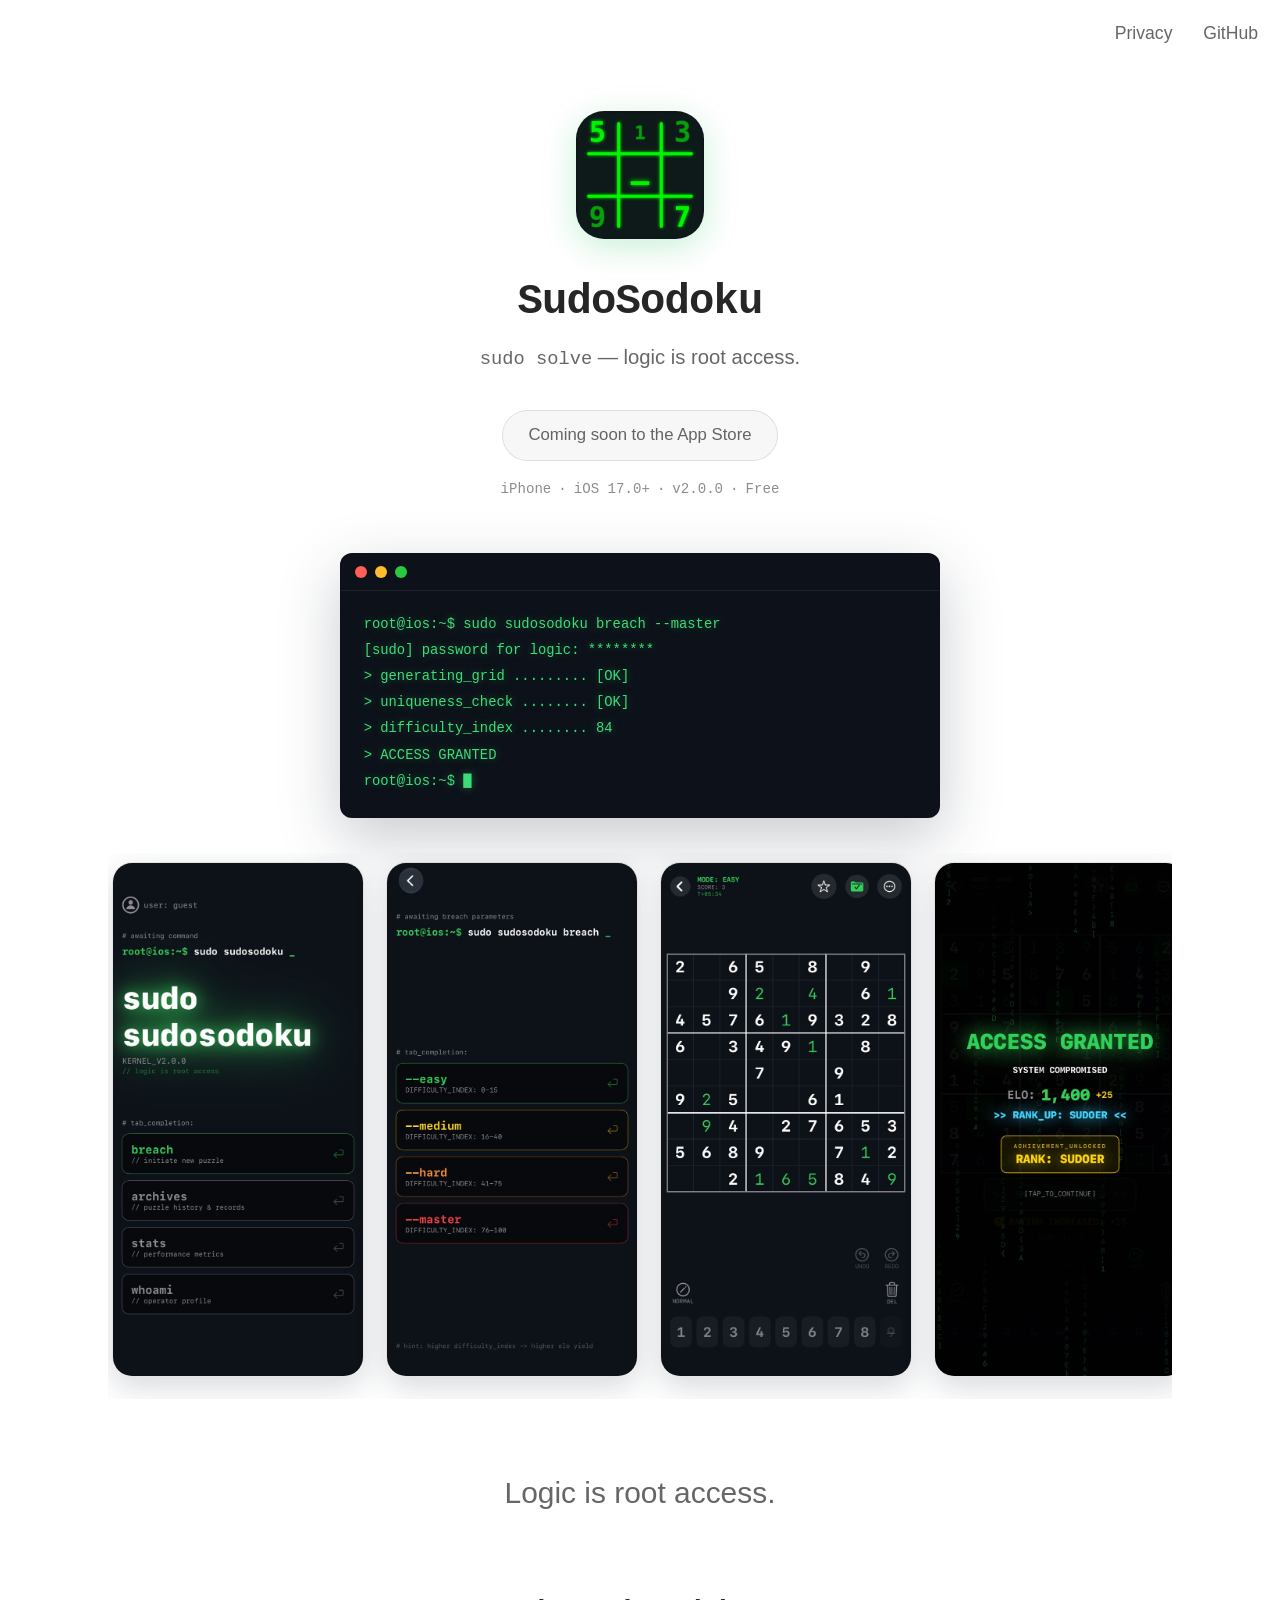
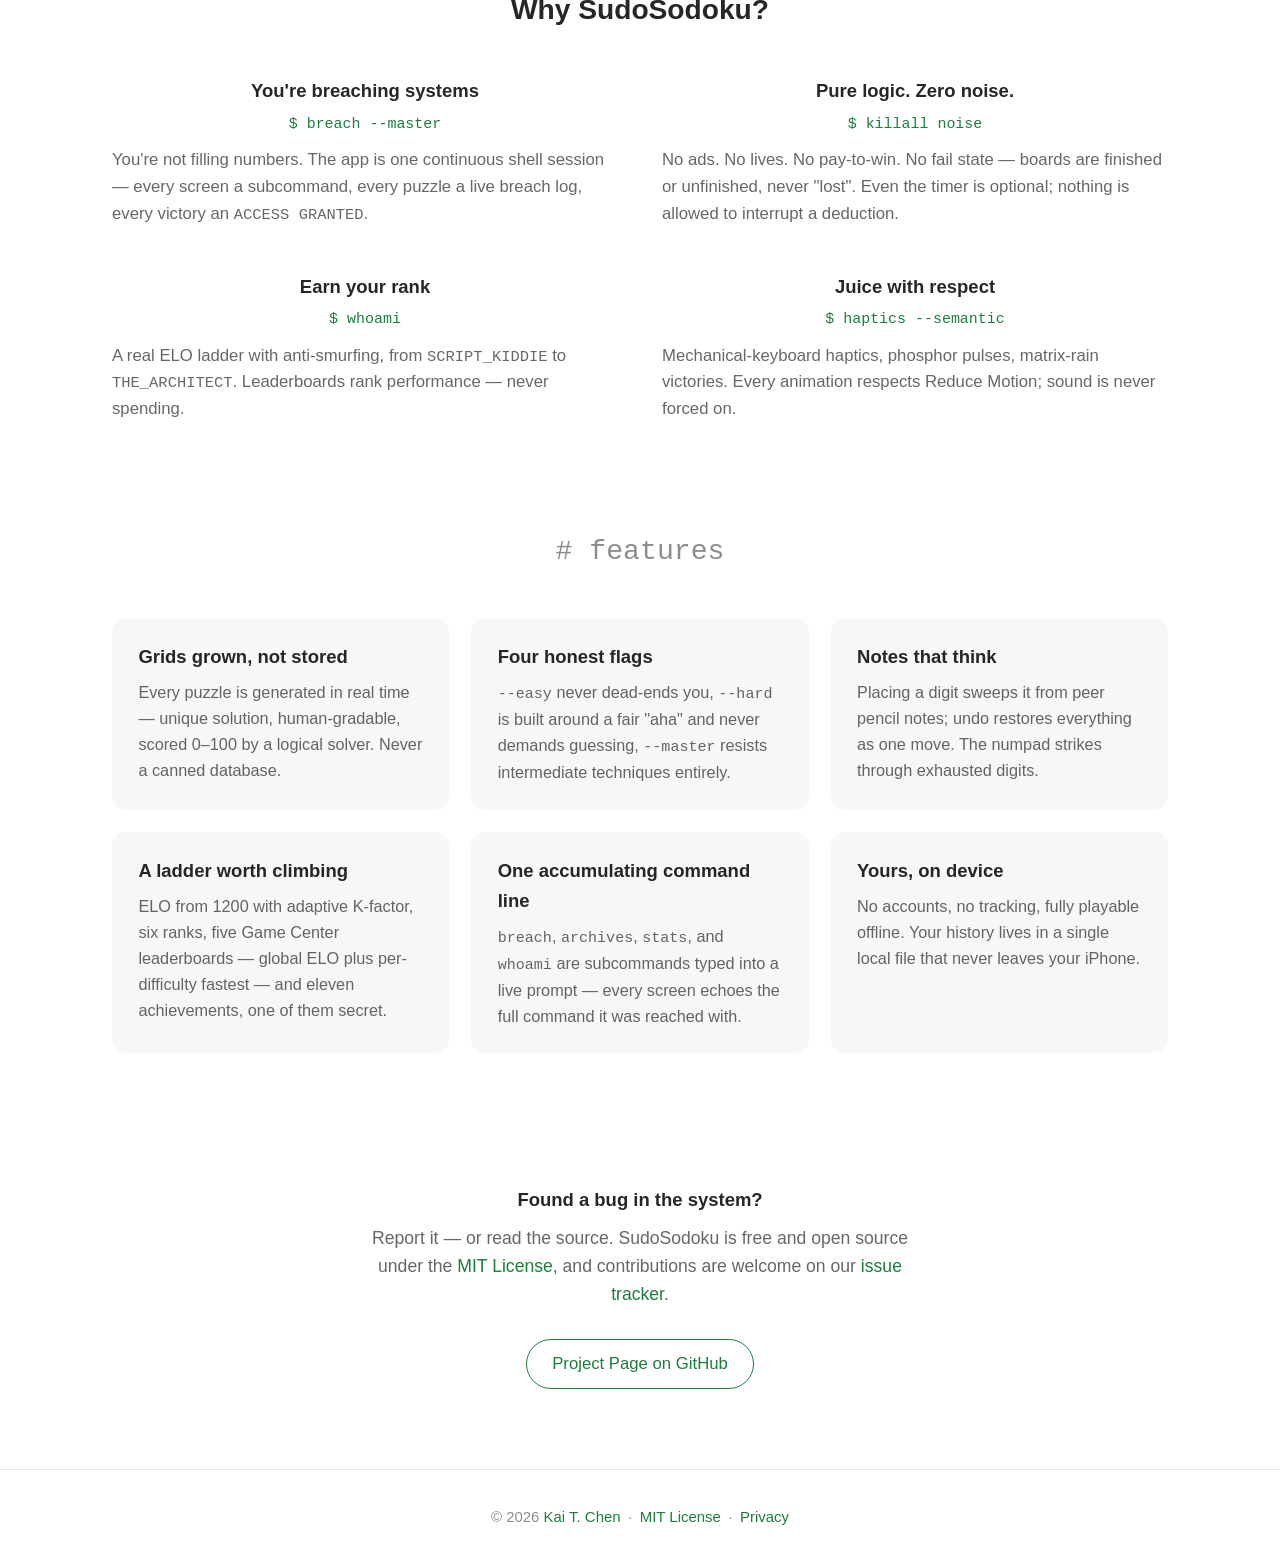
==== index.html @ f9bac718 "Swap last two screenshots: stats before whoami Co-Authored-By: Claude Sonnet 5 <noreply@anthropic.co" ====
<!DOCTYPE html>
<html lang="en">

<head prefix="og: http://ogp.me/ns#">
	<meta charset="UTF-8"/>

	<title>SudoSodoku — Sudoku for iPhone</title>

	<meta name="viewport" content="width=device-width, initial-scale=1"/>
	<meta name="description" content="sudo solve — logic is root access. A pure-logic sudoku wrapped in a full hacker-terminal fantasy — ELO ranks, Game Center leaderboards, mechanical-keyboard haptics. No ads. No lives. No candy."/>

	<meta property="og:type"        content="website"/>
	<meta property="og:url"         content="https://sudosodoku.kaichen.dev"/>
	<meta property="og:title"       content="SudoSodoku"/>
	<meta property="og:description" content="sudo solve — logic is root access. A pure-logic sudoku wrapped in a full hacker-terminal fantasy."/>
	<meta property="og:image"       content="https://sudosodoku.kaichen.dev/img/appicon/appicon-512.png"/>
	<meta property="og:locale"      content="en_US"/>
	<meta property="twitter:card"   content="summary"/>

	<link rel="icon" href="favicon.png" type="image/png"/>
	<link rel="apple-touch-icon" href="img/appicon/appicon-256.png"/>
	<link rel="stylesheet" href="css/main.css"/>
</head>


<body>

<header>
	<nav><ul>
		<li><a href="privacy">Privacy</a></li>
		<li><a href="https://github.com/SudoSodokuApp/SudoSodoku" rel="external">GitHub</a></li>
	</ul></nav>
</header>


<main>
	<section id="top">
		<img src="img/appicon/appicon-256.png" srcset="img/appicon/appicon-512.png 2x"
		  width="128" height="128" class="appicon" alt="SudoSodoku app icon"/>

		<h1>SudoSodoku</h1>
		<p class="tagline"><code>sudo solve</code> — logic is root access.</p>

		<section id="latest">
			<!-- TODO(app-store-url): replace with the real App Store badge + link on launch day -->
			<span class="download coming-soon">Coming soon to the App&nbsp;Store</span>
			<p class="platform">iPhone&ensp;·&ensp;iOS 17.0+&ensp;·&ensp;v2.0.0&ensp;·&ensp;Free</p>
		</section>
	</section>

	<section id="terminal" aria-label="App preview">
		<div class="window">
			<div class="titlebar" aria-hidden="true"><i></i><i></i><i></i></div>
			<pre><code>root@ios:~$ sudo sudosodoku breach --master
[sudo] password for logic: ********
> generating_grid ......... [OK]
> uniqueness_check ........ [OK]
> difficulty_index ........ 84
> ACCESS GRANTED
root@ios:~$ <span class="cursor">█</span></code></pre>
		</div>
	</section>

	<section id="screenshots" aria-label="App screenshots">
		<div class="strip">
			<figure><img src="img/screenshots/01_landing.jpg" width="640" height="1313" alt="[screenshot: landing terminal — root@ios:~$ types sudo sudosodoku, tab completion offers breach, archives, stats, whoami]"/></figure>
			<figure><img src="img/screenshots/02_breach.jpg" width="640" height="1313" loading="lazy" alt="[screenshot: breach log generating a puzzle — uniqueness check OK, difficulty index]"/></figure>
			<figure><img src="img/screenshots/06_game.jpg" width="640" height="1313" loading="lazy" alt="[screenshot: in-game board with pencil notes and terminal numpad]"/></figure>
			<figure><img src="img/screenshots/07_victory.jpg" width="640" height="1313" loading="lazy" alt="[screenshot: victory sequence — matrix rain and ACCESS GRANTED]"/></figure>
			<figure><img src="img/screenshots/03_archives.jpg" width="640" height="1313" loading="lazy" alt="[screenshot: archives — puzzle history and records]"/></figure>
			<figure><img src="img/screenshots/04_stats.jpg" width="640" height="1313" loading="lazy" alt="[screenshot: stats — performance metrics]"/></figure>
			<figure><img src="img/screenshots/05_whoami.jpg" width="640" height="1313" loading="lazy" alt="[screenshot: whoami — operator profile with ELO rating and rank]"/></figure>
		</div>
	</section>

	<p id="lead">Logic is root access.</p>

	<section id="highlights">
		<h2>Why SudoSodoku?</h2>

		<section>
			<h3>You're breaching systems</h3>
			<p class="cmd" aria-hidden="true">$ breach --master</p>
			<p>You're not filling numbers. The app is one continuous shell session — every screen a subcommand, every puzzle a live breach log, every victory an <code>ACCESS GRANTED</code>.</p>
		</section>

		<section>
			<h3>Pure logic. Zero noise.</h3>
			<p class="cmd" aria-hidden="true">$ killall noise</p>
			<p>No ads. No lives. No pay-to-win. No fail state — boards are finished or unfinished, never "lost". Even the timer is optional; nothing is allowed to interrupt a deduction.</p>
		</section>

		<section>
			<h3>Earn your rank</h3>
			<p class="cmd" aria-hidden="true">$ whoami</p>
			<p>A real ELO ladder with anti-smurfing, from <code>SCRIPT_KIDDIE</code> to <code>THE_ARCHITECT</code>. Leaderboards rank performance — never spending.</p>
		</section>

		<section>
			<h3>Juice with respect</h3>
			<p class="cmd" aria-hidden="true">$ haptics --semantic</p>
			<p>Mechanical-keyboard haptics, phosphor pulses, matrix-rain victories. Every animation respects Reduce Motion; sound is never forced on.</p>
		</section>
	</section>

	<section id="features">
		<h2>features</h2>

		<div>
			<section>
				<h3>Grids grown, not stored</h3>
				<p>Every puzzle is generated in real time — unique solution, human-gradable, scored 0–100 by a logical solver. Never a canned database.</p>
			</section>

			<section>
				<h3>Four honest flags</h3>
				<p><code>--easy</code> never dead-ends you, <code>--hard</code> is built around a fair "aha" and never demands guessing, <code>--master</code> resists intermediate techniques entirely.</p>
			</section>

			<section>
				<h3>Notes that think</h3>
				<p>Placing a digit sweeps it from peer pencil notes; undo restores everything as one move. The numpad strikes through exhausted digits.</p>
			</section>

			<section>
				<h3>A ladder worth climbing</h3>
				<p>ELO from 1200 with adaptive K-factor, six ranks, five Game Center leaderboards — global ELO plus per-difficulty fastest — and eleven achievements, one of them secret.</p>
			</section>

			<section>
				<h3>One accumulating command line</h3>
				<p><code>breach</code>, <code>archives</code>, <code>stats</code>, and <code>whoami</code> are subcommands typed into a live prompt — every screen echoes the full command it was reached with.</p>
			</section>

			<section>
				<h3>Yours, on device</h3>
				<p>No accounts, no tracking, fully playable offline. Your history lives in a single local file that never leaves your iPhone.</p>
			</section>
		</div>
	</section>

	<section id="develop">
		<section>
			<h3>Found a bug in the system?</h3>
			<p>Report it — or read the source. SudoSodoku is free and open source under the <a href="https://github.com/SudoSodokuApp/SudoSodoku/blob/main/LICENSE" title="MIT License · SudoSodokuApp/SudoSodoku">MIT License</a>, and contributions are welcome on our <a href="https://github.com/SudoSodokuApp/SudoSodoku/issues" title="Issues · SudoSodokuApp/SudoSodoku">issue tracker</a>.</p>
		</section>

		<a href="https://github.com/SudoSodokuApp/SudoSodoku" title="SudoSodoku on GitHub" class="github">Project Page on GitHub</a>
	</section>
</main>


<footer>
	<p class="copyright">© 2026 <a href="https://kaichen.dev" rel="external">Kai T. Chen</a>&ensp;·&ensp;<a href="https://github.com/SudoSodokuApp/SudoSodoku/blob/main/LICENSE" rel="external">MIT License</a>&ensp;·&ensp;<a href="privacy">Privacy</a></p>
</footer>
</body>
</html>
---- css/main.css ----
@charset "UTF-8";

/* == base ============================================================== */

:root {
	color-scheme: light dark;

	--background: light-dark(white, hsl(216, 33%, 7%));
	--text: light-dark(hsla(0, 0%, 0%, .85), hsla(0, 0%, 100%, .9));
	--secondary-text: light-dark(hsla(0, 0%, 0%, .6), hsla(0, 0%, 100%, .62));
	--tertiary-text: light-dark(hsla(0, 0%, 0%, .45), hsla(0, 0%, 100%, .45));
	--separator: light-dark(hsla(0, 0%, 0%, .1), hsla(0, 0%, 100%, .12));
	--card-background: light-dark(hsla(0, 0%, 0%, .03), hsla(0, 0%, 100%, .05));
	--accent: light-dark(hsl(140, 65%, 30%), hsl(142, 70%, 55%));

	/* the terminal is always dark; that's the product */
	--terminal-bg: #0D121A;
	--terminal-green: hsl(142, 70%, 55%);

	--mono: ui-monospace, 'SF Mono', 'Menlo', 'Cascadia Mono', monospace;
}

* {
	margin: 0;
	padding: 0;
}

html {
	/* global type scale: all rem-based sizes and widths grow together */
	font-size: 110%;
}

body {
	font: 1rem/1.6 -apple-system, BlinkMacSystemFont, 'SF Pro', 'Helvetica Neue', 'Segoe UI', sans-serif;
	color: var(--text);
	background: var(--background);
	-webkit-text-size-adjust: 100%;
}

a {
	color: var(--accent);
	text-decoration: none;
}
a:hover {
	text-decoration: underline;
}

code {
	font-family: var(--mono);
	font-size: 0.925em;
}

h2 {
	font-size: 1.6rem;
	font-weight: 600;
	text-align: center;
	margin-block-end: 2.5rem;
}

h3 {
	font-size: 1.05rem;
	font-weight: 600;
}

main > section {
	padding: 3rem 1.25rem;
}


/* == header ============================================================ */

header nav ul {
	display: flex;
	justify-content: flex-end;
	gap: 1.75rem;
	list-style: none;
	padding: 1.1rem 1.25rem;
}

header nav a {
	color: var(--secondary-text);
	font-size: 1rem;
}
header nav a:hover {
	color: var(--accent);
	text-decoration: none;
}


/* == hero ============================================================== */

#top {
	text-align: center;
	padding-block-start: 2.5rem;
	padding-block-end: 1.5rem;
}

.appicon {
	border-radius: 28px;
	box-shadow: 0 8px 32px hsla(142, 70%, 45%, .25);
}

#top h1 {
	font-family: var(--mono);
	font-size: 2.4rem;
	font-weight: 700;
	letter-spacing: -0.02em;
	margin-block-start: 1.25rem;
}

.tagline {
	font-size: 1.15rem;
	color: var(--secondary-text);
	margin-block-start: 0.25rem;
}

#latest {
	margin-block-start: 2rem;
}

.download {
	display: inline-block;
	padding: 0.65em 1.5em;
	border: 1px solid var(--separator);
	border-radius: 2em;
	font-size: 0.95rem;
	font-weight: 500;
}

.coming-soon {
	color: var(--secondary-text);
	background: var(--card-background);
	cursor: default;
}

.platform {
	font-family: var(--mono);
	font-size: 0.8rem;
	color: var(--tertiary-text);
	margin-block-start: 1rem;
}


/* == terminal ========================================================== */

#terminal {
	padding-block: 1.5rem 0;
}

#terminal .window {
	max-width: 34rem;
	margin-inline: auto;
	background: var(--terminal-bg);
	border-radius: 12px;
	border: 1px solid light-dark(hsla(216, 33%, 7%, .15), hsla(0, 0%, 100%, .12));
	box-shadow: 0 20px 60px light-dark(hsla(216, 33%, 20%, .25), hsla(0, 0%, 0%, .6));
	overflow: hidden;
}

#terminal .titlebar {
	display: flex;
	gap: 8px;
	padding: 12px 14px;
	border-block-end: 1px solid hsla(0, 0%, 100%, .07);
}

#terminal .titlebar i {
	width: 12px;
	height: 12px;
	border-radius: 50%;
}

/* macOS traffic lights */
#terminal .titlebar i:nth-child(1) { background: #FF5F57; }
#terminal .titlebar i:nth-child(2) { background: #FEBC2E; }
#terminal .titlebar i:nth-child(3) { background: #28C840; }

#terminal pre {
	padding: 1.1rem 1.3rem 1.3rem;
	overflow-x: auto;
	font-family: var(--mono);
	font-size: 0.85rem;
	line-height: 1.75;
	color: var(--terminal-green);
	text-shadow: 0 0 8px hsla(142, 70%, 55%, .35);
}

@media (max-width: 480px) {
	#terminal {
		padding-inline: 0.75rem;
	}
	#terminal pre {
		padding: 0.9rem 1rem;
		font-size: 0.62rem;
	}
}

.cursor {
	animation: blink 1.1s steps(1) infinite;
}

@keyframes blink {
	50% { opacity: 0; }
}

@media (prefers-reduced-motion: reduce) {
	.cursor { animation: none; }
}


/* == screenshots ======================================================= */

#screenshots {
	padding-block: 2rem 0;
}

#screenshots .strip {
	display: flex;
	gap: 1.25rem;
	max-width: 60rem;
	margin-inline: auto;
	overflow-x: auto;
	scroll-snap-type: x mandatory;
	padding: 0.5rem 0.25rem 1.25rem;
	scrollbar-width: thin;
}

#screenshots figure {
	flex: none;
	scroll-snap-align: center;
}

#screenshots img {
	display: block;
	width: clamp(200px, 62vw, 250px);
	height: auto;
	border-radius: 20px;
	border: 1px solid var(--separator);
	box-shadow: 0 10px 30px light-dark(hsla(216, 33%, 20%, .18), hsla(0, 0%, 0%, .5));
}


/* == lead ============================================================== */

#lead {
	text-align: center;
	font-size: 1.7rem;
	font-weight: 300;
	color: var(--secondary-text);
	padding: 4rem 1.5rem 1rem;
}


/* == highlights ======================================================== */

#highlights {
	display: grid;
	/* four pillars: 2×2 on desktop, single column on narrow screens */
	grid-template-columns: repeat(auto-fit, minmax(20rem, 1fr));
	gap: 2.5rem;
	max-width: 60rem;
	margin-inline: auto;
}

#highlights h2 {
	grid-column: 1 / -1;
	margin-block-end: 0;
}

#highlights section {
	text-align: center;
}

#highlights .cmd {
	font-family: var(--mono);
	font-size: 0.85rem;
	color: var(--accent);
	margin-block: 0.4rem 0.6rem;
}

#highlights p:not(.cmd) {
	font-size: 0.95rem;
	color: var(--secondary-text);
	text-align: start;
}


/* == features ========================================================== */

#features {
	max-width: 60rem;
	margin-inline: auto;
}

#features h2 {
	font-family: var(--mono);
	font-weight: 500;
	color: var(--tertiary-text);
}
#features h2::before { content: '# '; }

#features > div {
	display: grid;
	grid-template-columns: repeat(auto-fit, minmax(16rem, 1fr));
	gap: 1.25rem;
}

#features > div > section {
	padding: 1.4rem 1.5rem;
	background: var(--card-background);
	border-radius: 14px;
}

#features h3 {
	margin-block-end: 0.4rem;
}

#features p {
	font-size: 0.925rem;
	color: var(--secondary-text);
}


/* == develop =========================================================== */

#develop {
	text-align: center;
	padding-block: 4.5rem;
}

#develop p {
	color: var(--secondary-text);
	max-width: 32rem;
	margin: 0.5rem auto 0;
}

#develop .github {
	display: inline-block;
	margin-block-start: 1.75rem;
	padding: 0.65em 1.5em;
	border: 1px solid var(--accent);
	border-radius: 2em;
	font-size: 0.95rem;
	font-weight: 500;
}
#develop .github:hover {
	background: var(--accent);
	color: var(--background);
	text-decoration: none;
}


/* == footer ============================================================ */

footer {
	border-block-start: 1px solid var(--separator);
	padding: 2rem 1.5rem;
	text-align: center;
}

footer .copyright {
	font-size: 0.85rem;
	color: var(--tertiary-text);
}
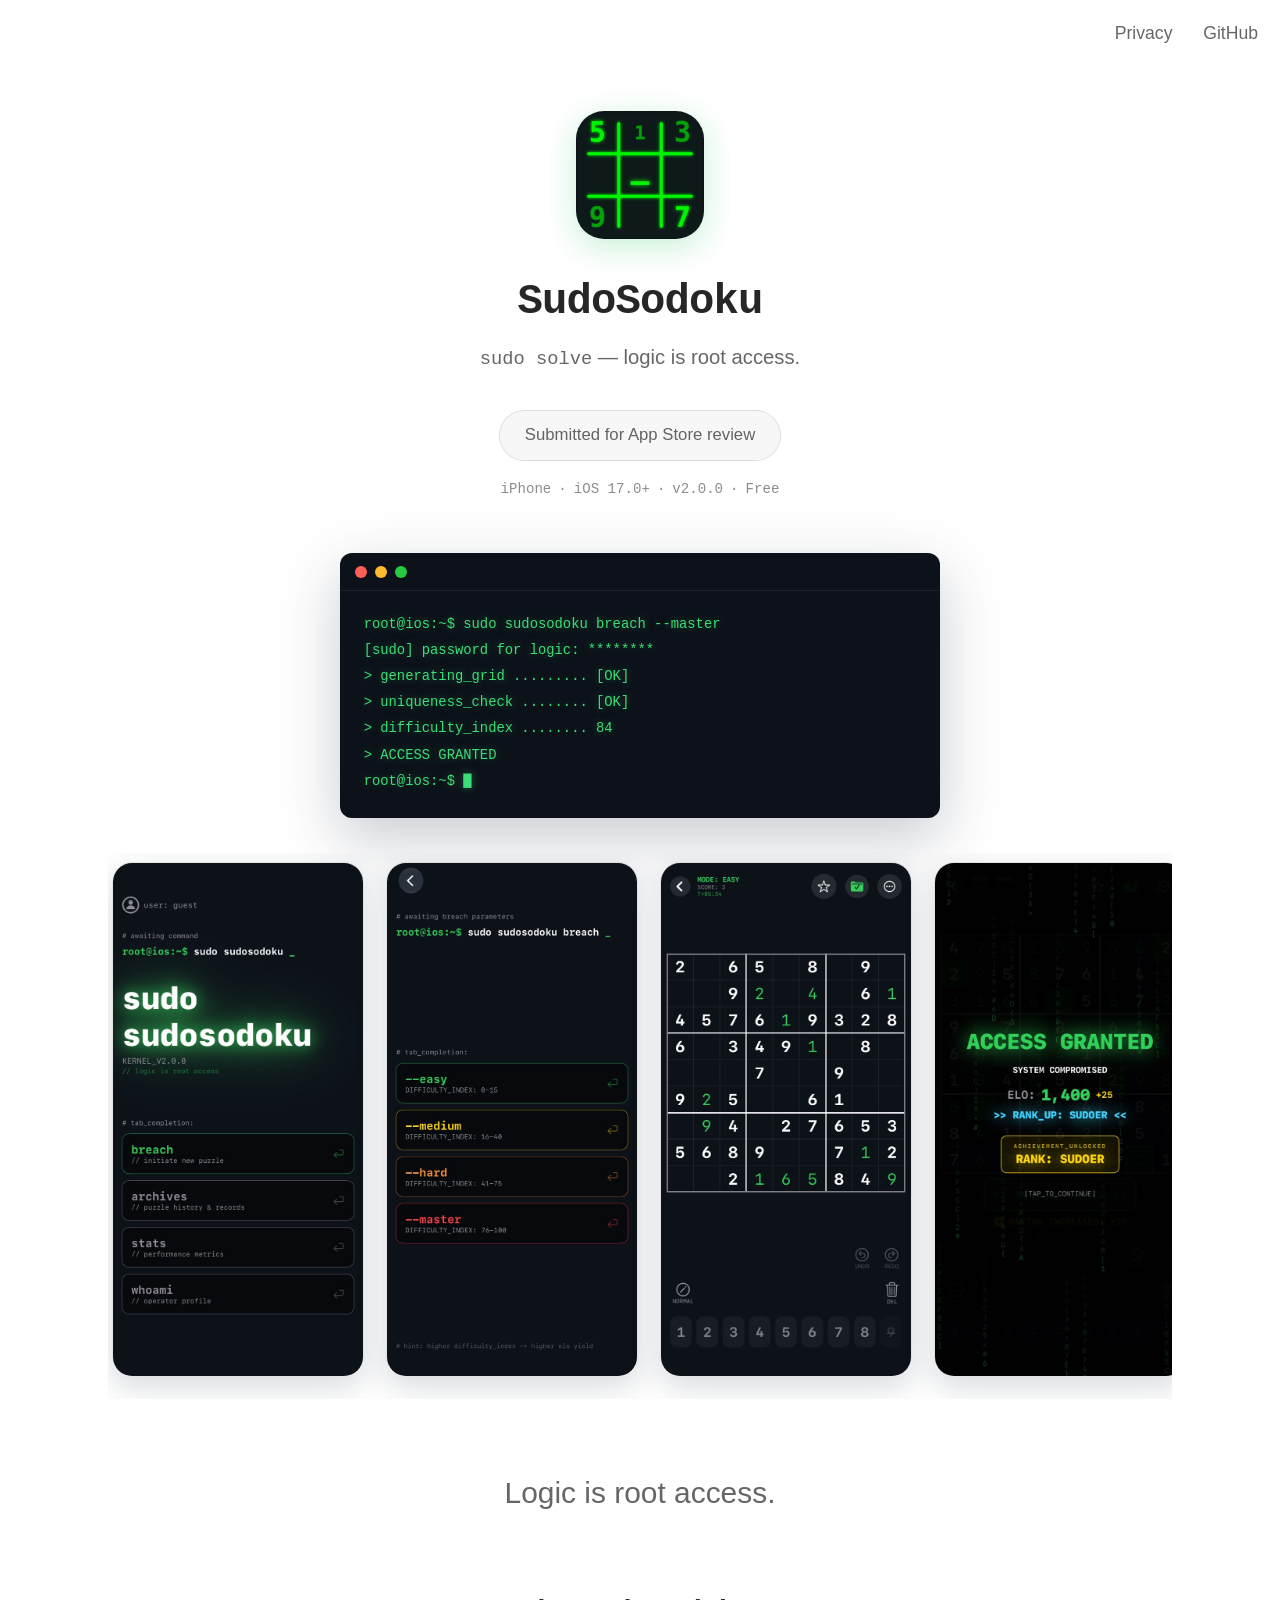
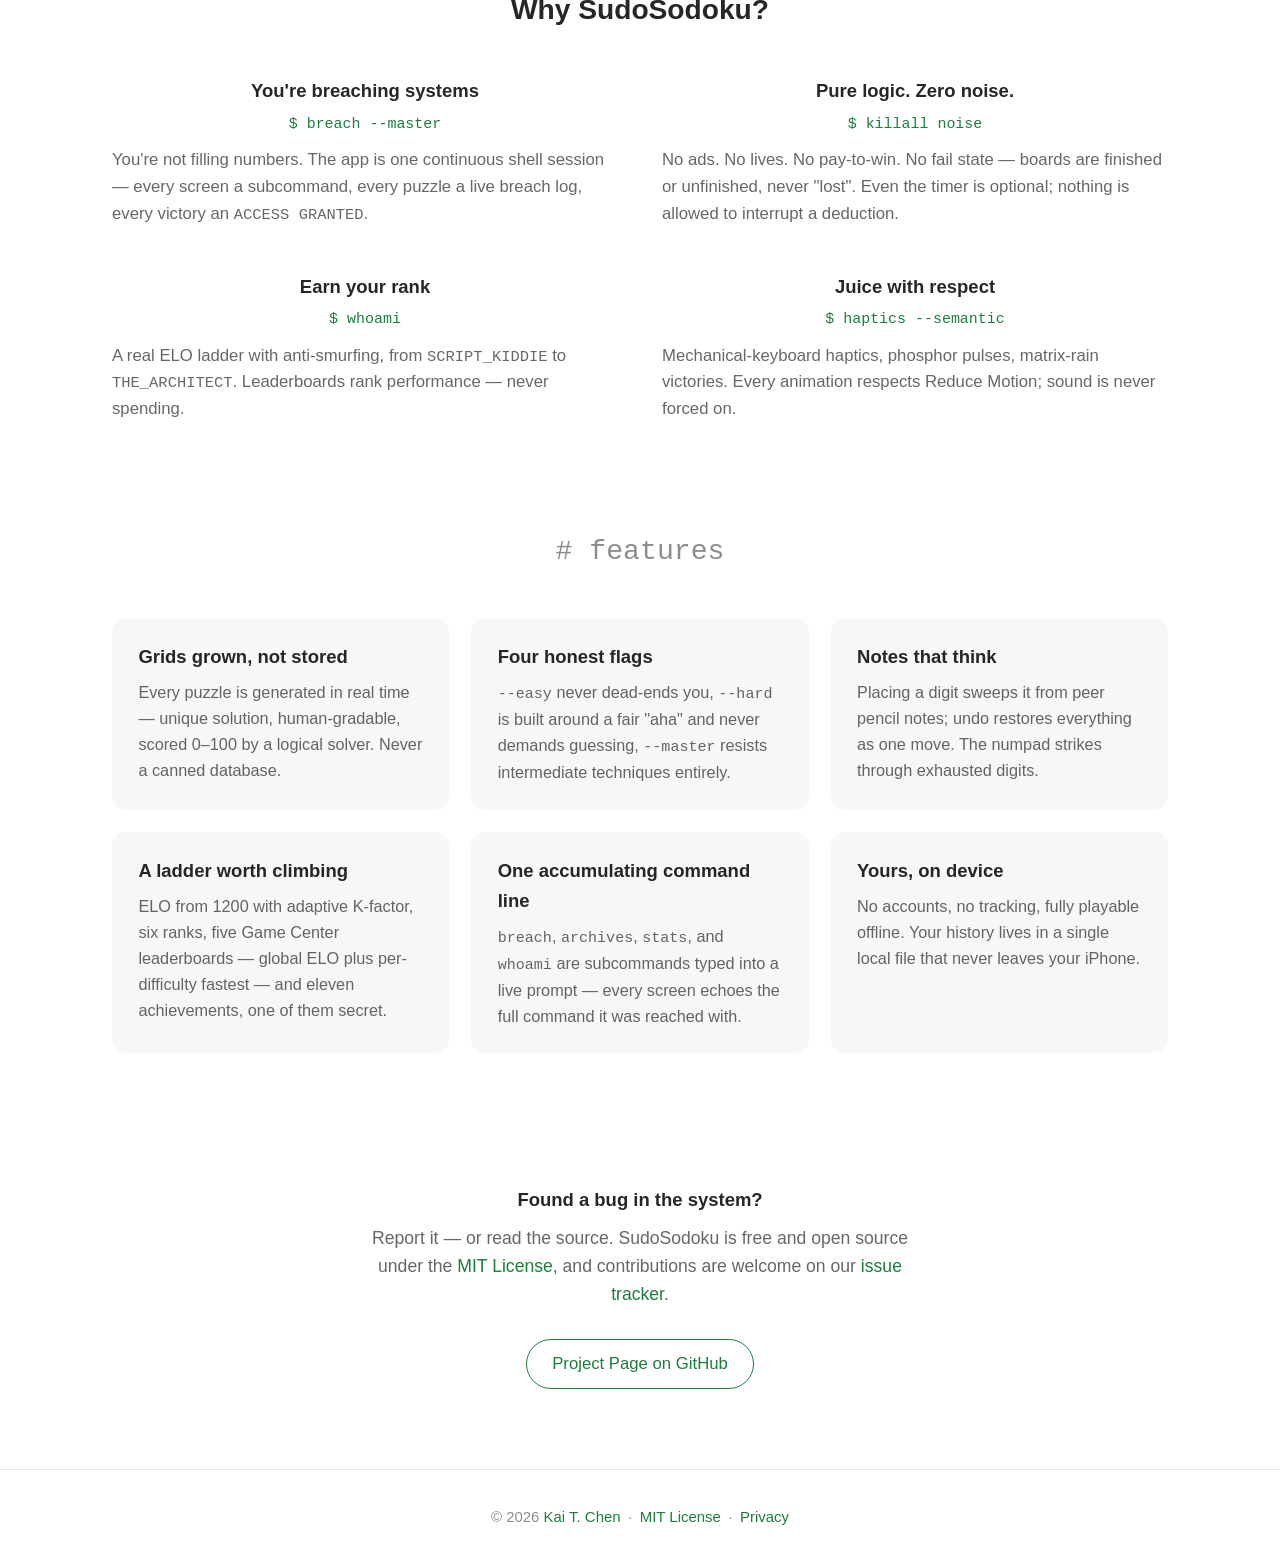
==== commit ce26cff0: "Update download button: app submitted for App Store review Co-Authored-By: Claude Sonnet 5 <noreply@" ====
--- a/index.html
+++ b/index.html
@@ -43,7 +43,7 @@
 
 		<section id="latest">
 			<!-- TODO(app-store-url): replace with the real App Store badge + link on launch day -->
-			<span class="download coming-soon">Coming soon to the App&nbsp;Store</span>
+			<span class="download coming-soon">Submitted for App&nbsp;Store review</span>
 			<p class="platform">iPhone&ensp;·&ensp;iOS 17.0+&ensp;·&ensp;v2.0.0&ensp;·&ensp;Free</p>
 		</section>
 	</section>
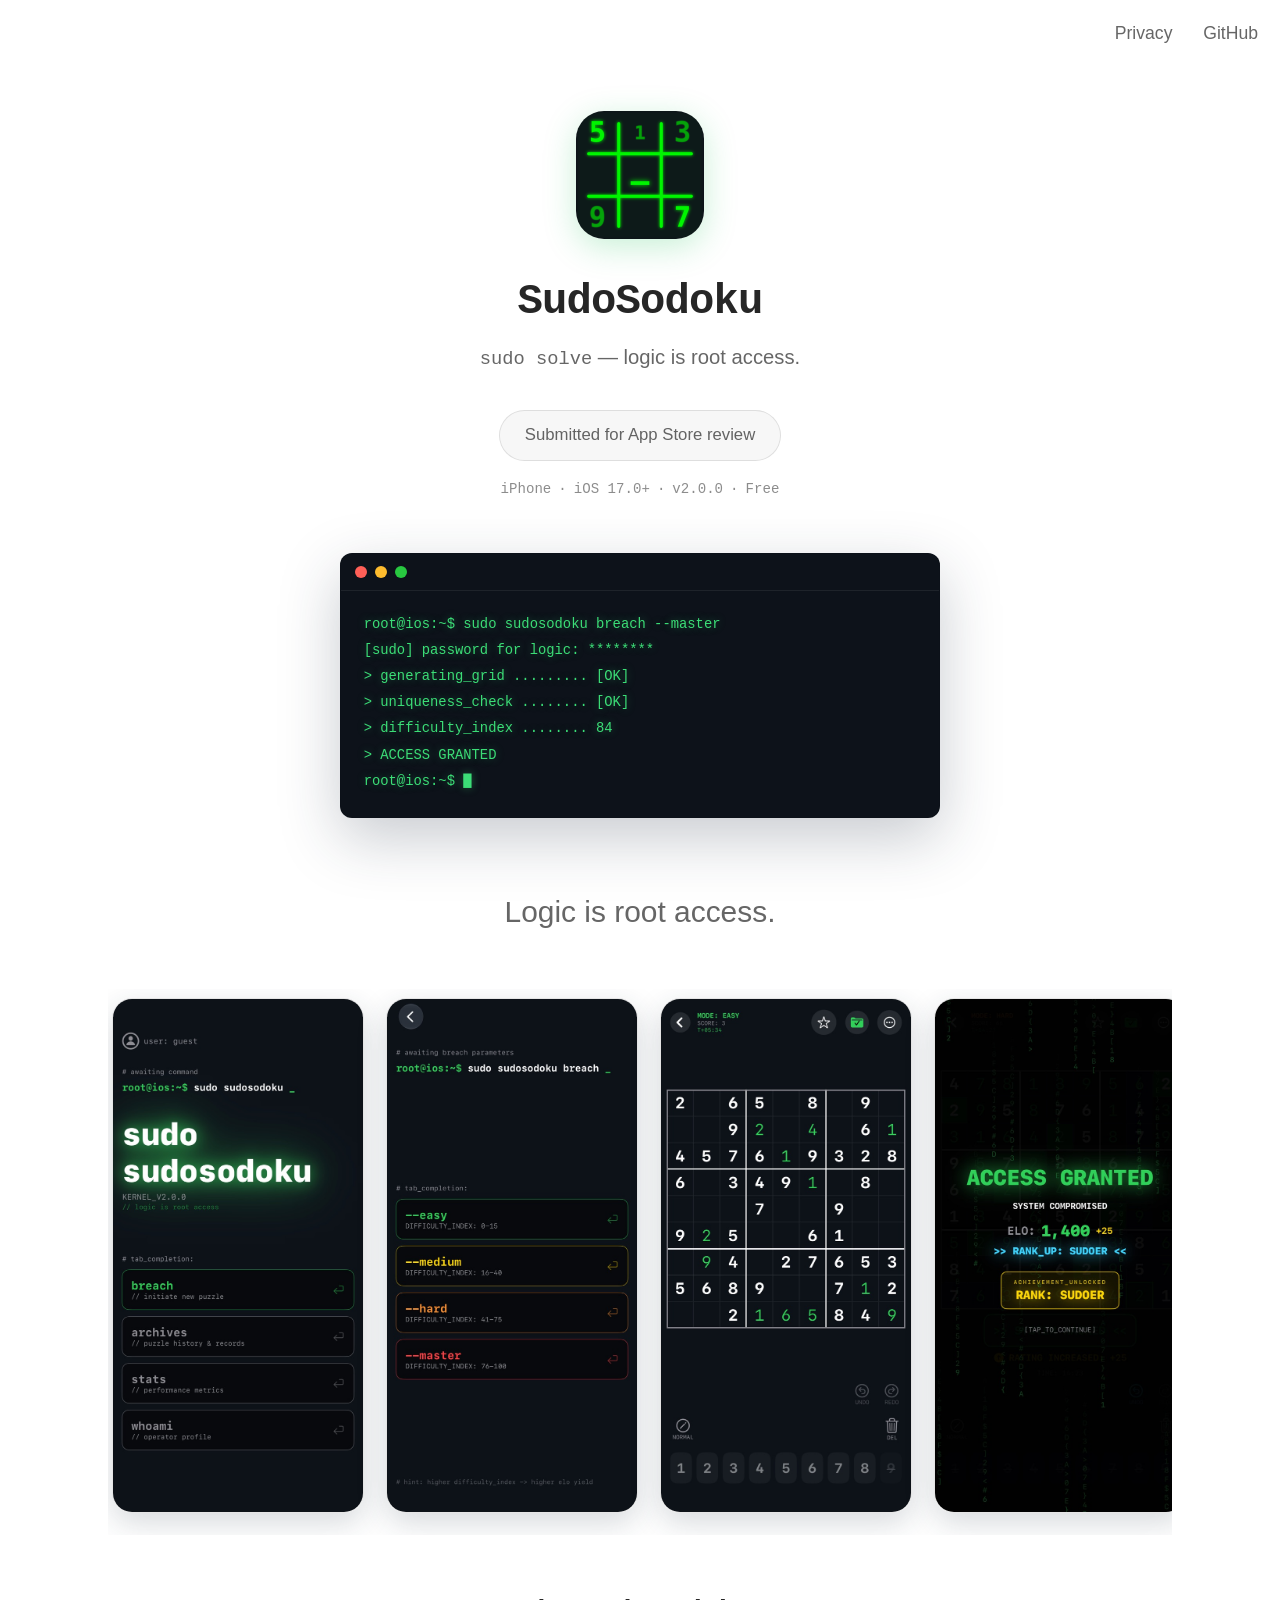
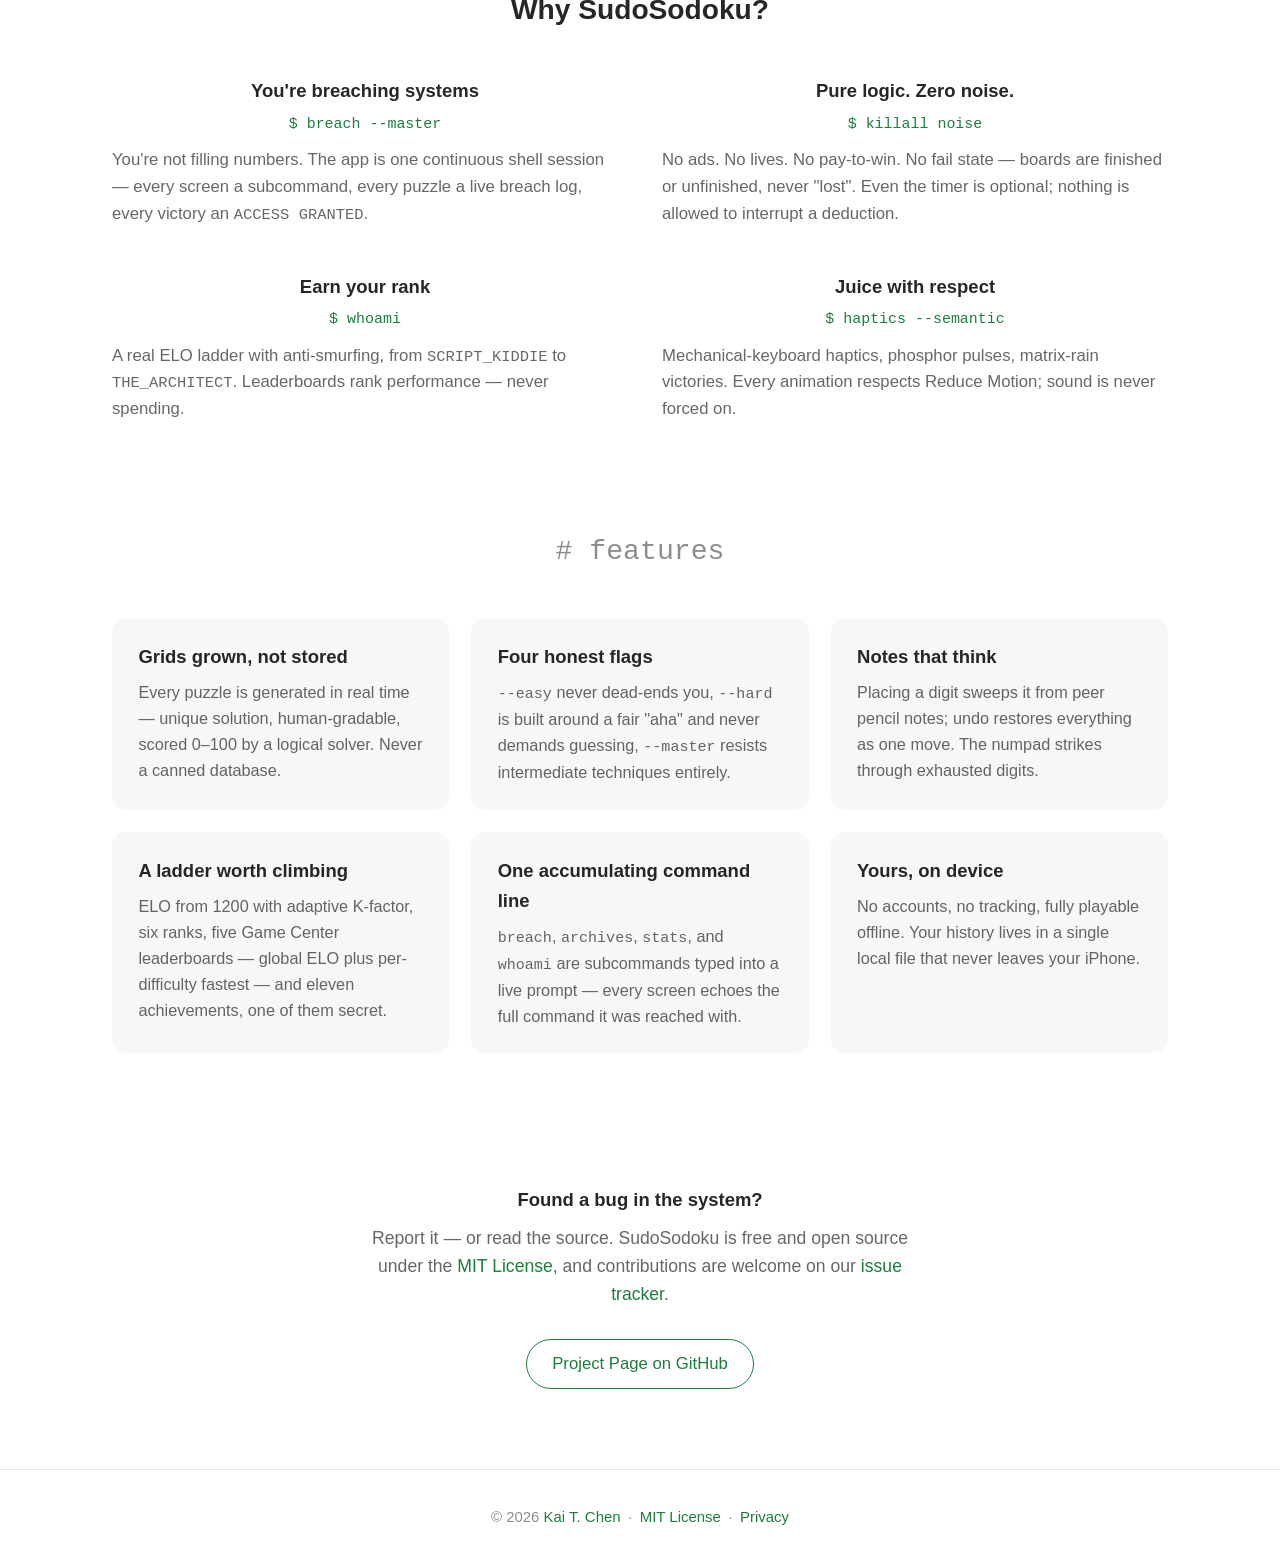
==== commit 64e9c7e3: "Move lead line above screenshots; add pure-CSS lightbox for screenshots Move '<p id="lead">Logic is " ====
--- a/index.html
+++ b/index.html
@@ -61,19 +61,69 @@
 		</div>
 	</section>
 
+	<p id="lead">Logic is root access.</p>
+
 	<section id="screenshots" aria-label="App screenshots">
 		<div class="strip">
-			<figure><img src="img/screenshots/01_landing.jpg" width="640" height="1313" alt="[screenshot: landing terminal — root@ios:~$ types sudo sudosodoku, tab completion offers breach, archives, stats, whoami]"/></figure>
-			<figure><img src="img/screenshots/02_breach.jpg" width="640" height="1313" loading="lazy" alt="[screenshot: breach log generating a puzzle — uniqueness check OK, difficulty index]"/></figure>
-			<figure><img src="img/screenshots/06_game.jpg" width="640" height="1313" loading="lazy" alt="[screenshot: in-game board with pencil notes and terminal numpad]"/></figure>
-			<figure><img src="img/screenshots/07_victory.jpg" width="640" height="1313" loading="lazy" alt="[screenshot: victory sequence — matrix rain and ACCESS GRANTED]"/></figure>
-			<figure><img src="img/screenshots/03_archives.jpg" width="640" height="1313" loading="lazy" alt="[screenshot: archives — puzzle history and records]"/></figure>
-			<figure><img src="img/screenshots/04_stats.jpg" width="640" height="1313" loading="lazy" alt="[screenshot: stats — performance metrics]"/></figure>
-			<figure><img src="img/screenshots/05_whoami.jpg" width="640" height="1313" loading="lazy" alt="[screenshot: whoami — operator profile with ELO rating and rank]"/></figure>
-		</div>
-	</section>
-
-	<p id="lead">Logic is root access.</p>
+			<figure><a href="#shot-landing"><img src="img/screenshots/01_landing.jpg" width="640" height="1313" alt="[screenshot: landing terminal — root@ios:~$ types sudo sudosodoku, tab completion offers breach, archives, stats, whoami]"/></a></figure>
+			<figure><a href="#shot-breach"><img src="img/screenshots/02_breach.jpg" width="640" height="1313" loading="lazy" alt="[screenshot: breach log generating a puzzle — uniqueness check OK, difficulty index]"/></a></figure>
+			<figure><a href="#shot-game"><img src="img/screenshots/06_game.jpg" width="640" height="1313" loading="lazy" alt="[screenshot: in-game board with pencil notes and terminal numpad]"/></a></figure>
+			<figure><a href="#shot-victory"><img src="img/screenshots/07_victory.jpg" width="640" height="1313" loading="lazy" alt="[screenshot: victory sequence — matrix rain and ACCESS GRANTED]"/></a></figure>
+			<figure><a href="#shot-archives"><img src="img/screenshots/03_archives.jpg" width="640" height="1313" loading="lazy" alt="[screenshot: archives — puzzle history and records]"/></a></figure>
+			<figure><a href="#shot-stats"><img src="img/screenshots/04_stats.jpg" width="640" height="1313" loading="lazy" alt="[screenshot: stats — performance metrics]"/></a></figure>
+			<figure><a href="#shot-whoami"><img src="img/screenshots/05_whoami.jpg" width="640" height="1313" loading="lazy" alt="[screenshot: whoami — operator profile with ELO rating and rank]"/></a></figure>
+		</div>
+
+		<div id="shot-landing" class="lightbox">
+			<a href="#" class="lightbox-backdrop" aria-label="Close"></a>
+			<div class="frame">
+				<a href="#" class="lightbox-close-img" aria-label="Close"><img src="img/screenshots/01_landing.jpg" width="640" height="1313" alt="[screenshot: landing terminal — root@ios:~$ types sudo sudosodoku, tab completion offers breach, archives, stats, whoami]"/></a>
+				<a href="#" class="lightbox-close" aria-label="Close">&times;</a>
+			</div>
+		</div>
+		<div id="shot-breach" class="lightbox">
+			<a href="#" class="lightbox-backdrop" aria-label="Close"></a>
+			<div class="frame">
+				<a href="#" class="lightbox-close-img" aria-label="Close"><img src="img/screenshots/02_breach.jpg" width="640" height="1313" alt="[screenshot: breach log generating a puzzle — uniqueness check OK, difficulty index]"/></a>
+				<a href="#" class="lightbox-close" aria-label="Close">&times;</a>
+			</div>
+		</div>
+		<div id="shot-game" class="lightbox">
+			<a href="#" class="lightbox-backdrop" aria-label="Close"></a>
+			<div class="frame">
+				<a href="#" class="lightbox-close-img" aria-label="Close"><img src="img/screenshots/06_game.jpg" width="640" height="1313" alt="[screenshot: in-game board with pencil notes and terminal numpad]"/></a>
+				<a href="#" class="lightbox-close" aria-label="Close">&times;</a>
+			</div>
+		</div>
+		<div id="shot-victory" class="lightbox">
+			<a href="#" class="lightbox-backdrop" aria-label="Close"></a>
+			<div class="frame">
+				<a href="#" class="lightbox-close-img" aria-label="Close"><img src="img/screenshots/07_victory.jpg" width="640" height="1313" alt="[screenshot: victory sequence — matrix rain and ACCESS GRANTED]"/></a>
+				<a href="#" class="lightbox-close" aria-label="Close">&times;</a>
+			</div>
+		</div>
+		<div id="shot-archives" class="lightbox">
+			<a href="#" class="lightbox-backdrop" aria-label="Close"></a>
+			<div class="frame">
+				<a href="#" class="lightbox-close-img" aria-label="Close"><img src="img/screenshots/03_archives.jpg" width="640" height="1313" alt="[screenshot: archives — puzzle history and records]"/></a>
+				<a href="#" class="lightbox-close" aria-label="Close">&times;</a>
+			</div>
+		</div>
+		<div id="shot-stats" class="lightbox">
+			<a href="#" class="lightbox-backdrop" aria-label="Close"></a>
+			<div class="frame">
+				<a href="#" class="lightbox-close-img" aria-label="Close"><img src="img/screenshots/04_stats.jpg" width="640" height="1313" alt="[screenshot: stats — performance metrics]"/></a>
+				<a href="#" class="lightbox-close" aria-label="Close">&times;</a>
+			</div>
+		</div>
+		<div id="shot-whoami" class="lightbox">
+			<a href="#" class="lightbox-backdrop" aria-label="Close"></a>
+			<div class="frame">
+				<a href="#" class="lightbox-close-img" aria-label="Close"><img src="img/screenshots/05_whoami.jpg" width="640" height="1313" alt="[screenshot: whoami — operator profile with ELO rating and rank]"/></a>
+				<a href="#" class="lightbox-close" aria-label="Close">&times;</a>
+			</div>
+		</div>
+	</section>
 
 	<section id="highlights">
 		<h2>Why SudoSodoku?</h2>
--- a/css/main.css
+++ b/css/main.css
@@ -230,6 +230,11 @@
 	scroll-snap-align: center;
 }
 
+#screenshots figure a {
+	display: block;
+	cursor: zoom-in;
+}
+
 #screenshots img {
 	display: block;
 	width: clamp(200px, 62vw, 250px);
@@ -237,6 +242,72 @@
 	border-radius: 20px;
 	border: 1px solid var(--separator);
 	box-shadow: 0 10px 30px light-dark(hsla(216, 33%, 20%, .18), hsla(0, 0%, 0%, .5));
+}
+
+/* lightbox: pure CSS via :target, no JS required */
+.lightbox {
+	display: none;
+	position: fixed;
+	inset: 0;
+	z-index: 999;
+}
+
+.lightbox:target {
+	display: block;
+}
+
+.lightbox .lightbox-backdrop {
+	position: absolute;
+	inset: 0;
+	background: hsla(0, 0%, 0%, .85);
+}
+
+.lightbox .frame {
+	position: relative;
+	height: 100%;
+	display: flex;
+	align-items: center;
+	justify-content: center;
+	padding: 2rem;
+	pointer-events: none;
+}
+
+.lightbox .frame .lightbox-close-img {
+	pointer-events: auto;
+	display: block;
+	line-height: 0;
+}
+
+.lightbox .frame img {
+	max-width: min(90vw, 420px);
+	max-height: 86vh;
+	width: auto;
+	height: auto;
+	border-radius: 20px;
+	box-shadow: 0 20px 60px hsla(0, 0%, 0%, .6);
+	cursor: zoom-out;
+}
+
+.lightbox-close {
+	pointer-events: auto;
+	position: absolute;
+	top: 1rem;
+	right: 1.25rem;
+	width: 2.25rem;
+	height: 2.25rem;
+	display: flex;
+	align-items: center;
+	justify-content: center;
+	border-radius: 50%;
+	background: hsla(0, 0%, 100%, .14);
+	color: white;
+	font-size: 1.5rem;
+	line-height: 1;
+	text-decoration: none;
+}
+.lightbox-close:hover {
+	background: hsla(0, 0%, 100%, .24);
+	text-decoration: none;
 }
 
 
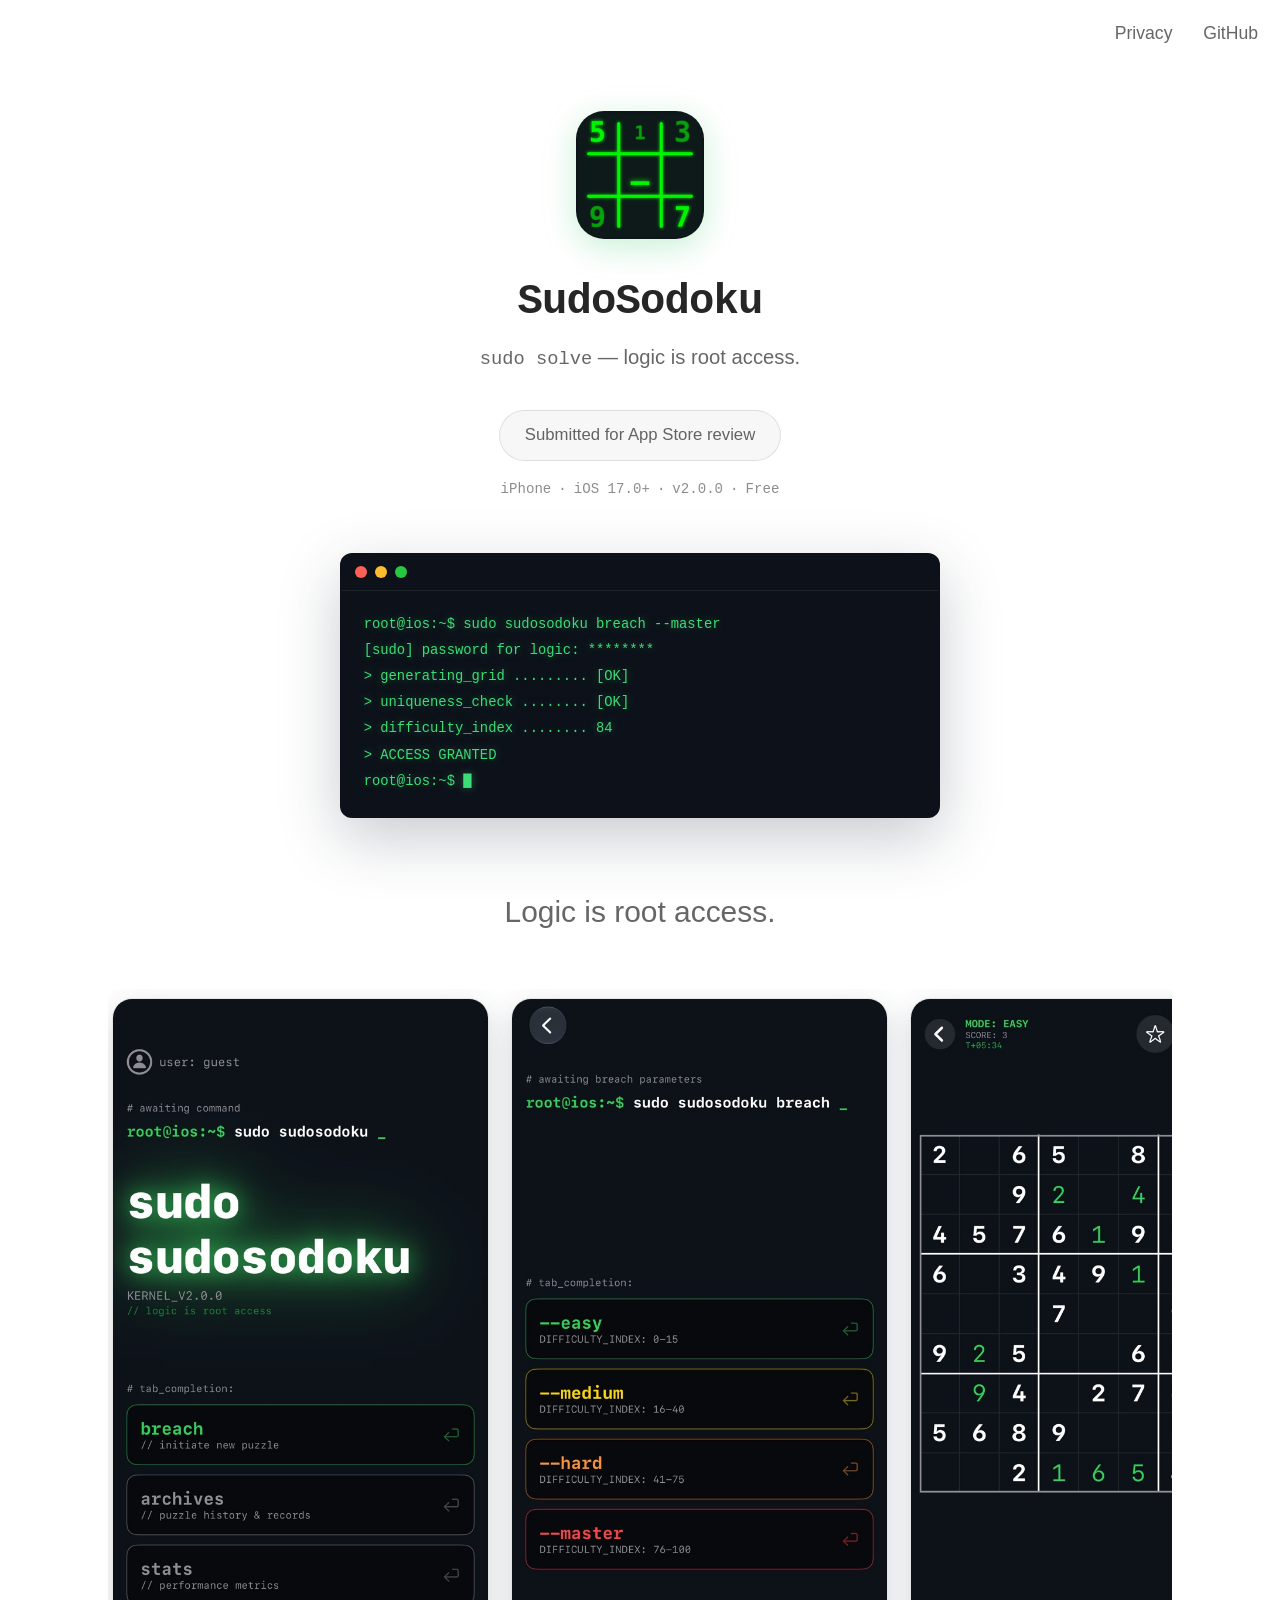
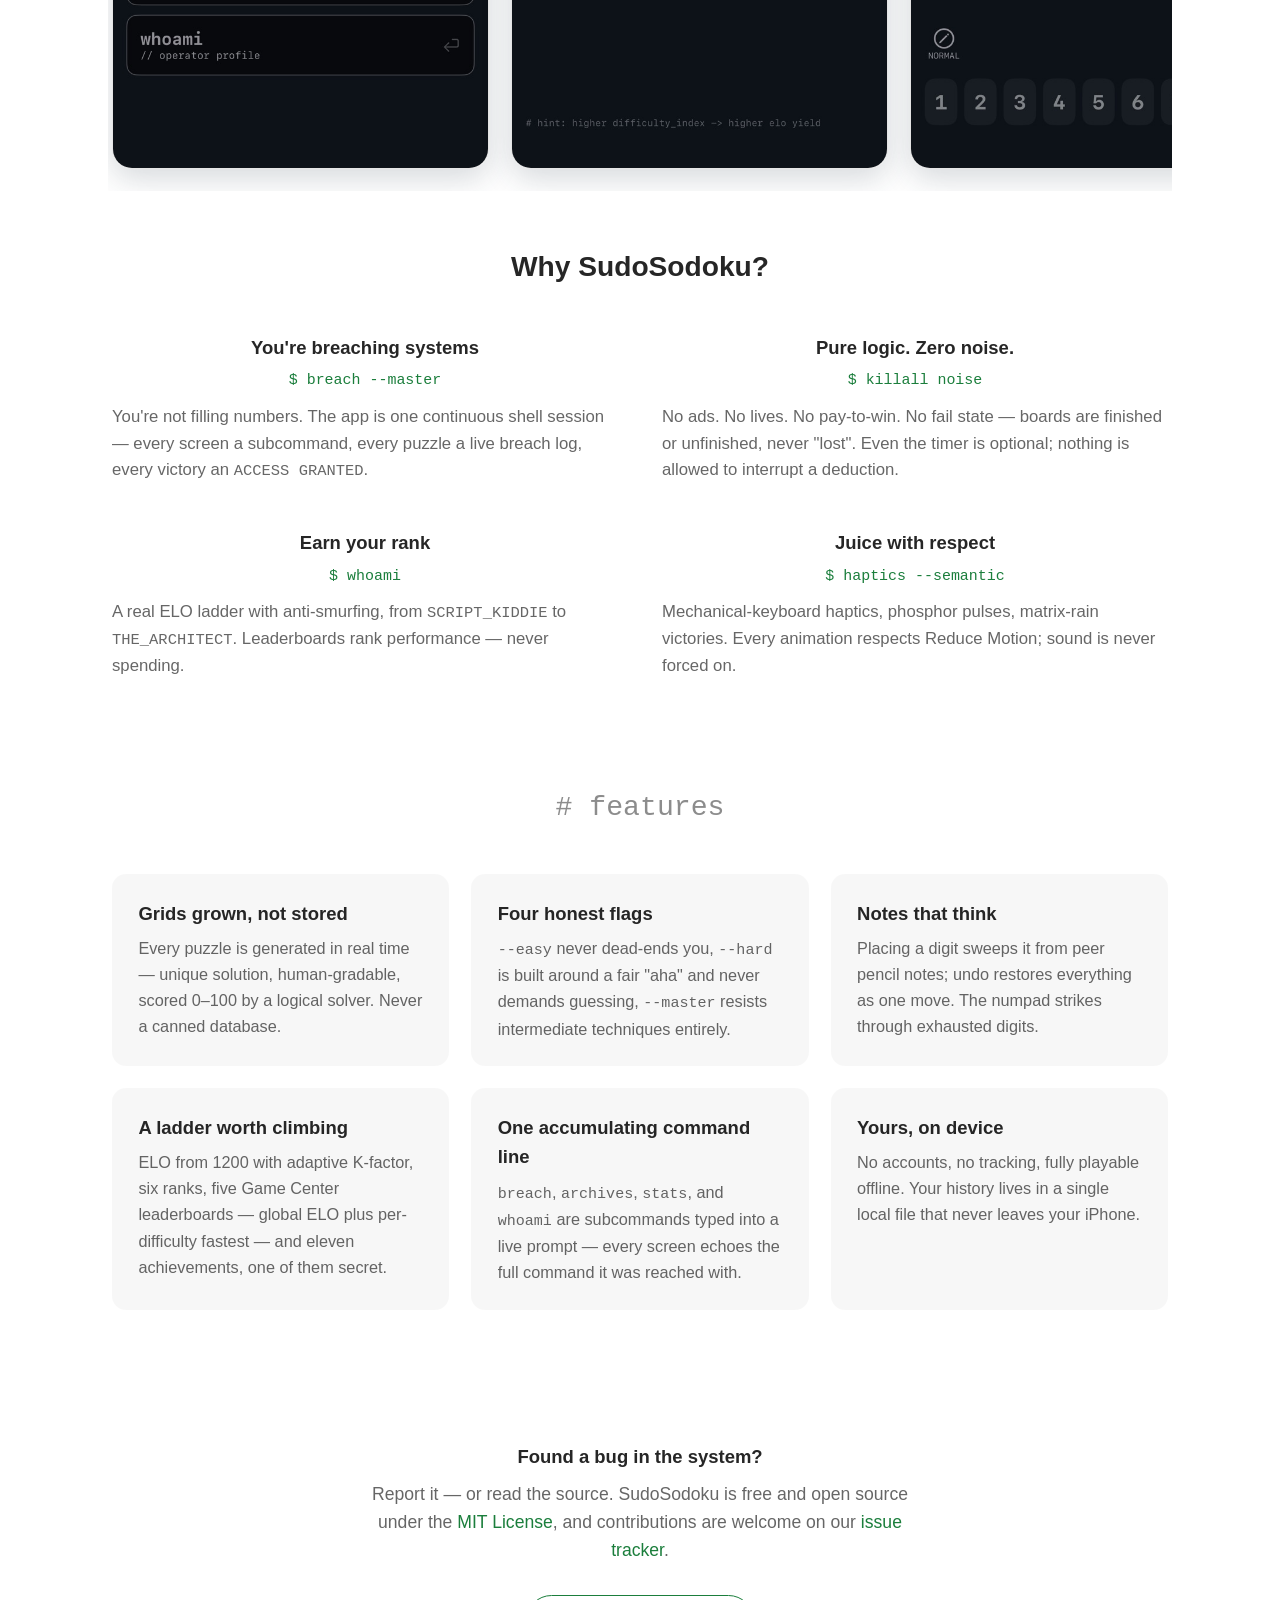
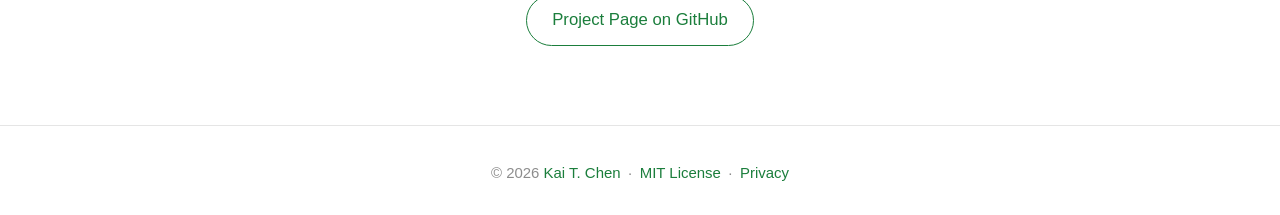
==== commit 81ac4696: "Remove screenshot lightbox; scale carousel images to 1.5x instead The pure-CSS :target lightbox look" ====
--- a/index.html
+++ b/index.html
@@ -65,63 +65,13 @@
 
 	<section id="screenshots" aria-label="App screenshots">
 		<div class="strip">
-			<figure><a href="#shot-landing"><img src="img/screenshots/01_landing.jpg" width="640" height="1313" alt="[screenshot: landing terminal — root@ios:~$ types sudo sudosodoku, tab completion offers breach, archives, stats, whoami]"/></a></figure>
-			<figure><a href="#shot-breach"><img src="img/screenshots/02_breach.jpg" width="640" height="1313" loading="lazy" alt="[screenshot: breach log generating a puzzle — uniqueness check OK, difficulty index]"/></a></figure>
-			<figure><a href="#shot-game"><img src="img/screenshots/06_game.jpg" width="640" height="1313" loading="lazy" alt="[screenshot: in-game board with pencil notes and terminal numpad]"/></a></figure>
-			<figure><a href="#shot-victory"><img src="img/screenshots/07_victory.jpg" width="640" height="1313" loading="lazy" alt="[screenshot: victory sequence — matrix rain and ACCESS GRANTED]"/></a></figure>
-			<figure><a href="#shot-archives"><img src="img/screenshots/03_archives.jpg" width="640" height="1313" loading="lazy" alt="[screenshot: archives — puzzle history and records]"/></a></figure>
-			<figure><a href="#shot-stats"><img src="img/screenshots/04_stats.jpg" width="640" height="1313" loading="lazy" alt="[screenshot: stats — performance metrics]"/></a></figure>
-			<figure><a href="#shot-whoami"><img src="img/screenshots/05_whoami.jpg" width="640" height="1313" loading="lazy" alt="[screenshot: whoami — operator profile with ELO rating and rank]"/></a></figure>
-		</div>
-
-		<div id="shot-landing" class="lightbox">
-			<a href="#" class="lightbox-backdrop" aria-label="Close"></a>
-			<div class="frame">
-				<a href="#" class="lightbox-close-img" aria-label="Close"><img src="img/screenshots/01_landing.jpg" width="640" height="1313" alt="[screenshot: landing terminal — root@ios:~$ types sudo sudosodoku, tab completion offers breach, archives, stats, whoami]"/></a>
-				<a href="#" class="lightbox-close" aria-label="Close">&times;</a>
-			</div>
-		</div>
-		<div id="shot-breach" class="lightbox">
-			<a href="#" class="lightbox-backdrop" aria-label="Close"></a>
-			<div class="frame">
-				<a href="#" class="lightbox-close-img" aria-label="Close"><img src="img/screenshots/02_breach.jpg" width="640" height="1313" alt="[screenshot: breach log generating a puzzle — uniqueness check OK, difficulty index]"/></a>
-				<a href="#" class="lightbox-close" aria-label="Close">&times;</a>
-			</div>
-		</div>
-		<div id="shot-game" class="lightbox">
-			<a href="#" class="lightbox-backdrop" aria-label="Close"></a>
-			<div class="frame">
-				<a href="#" class="lightbox-close-img" aria-label="Close"><img src="img/screenshots/06_game.jpg" width="640" height="1313" alt="[screenshot: in-game board with pencil notes and terminal numpad]"/></a>
-				<a href="#" class="lightbox-close" aria-label="Close">&times;</a>
-			</div>
-		</div>
-		<div id="shot-victory" class="lightbox">
-			<a href="#" class="lightbox-backdrop" aria-label="Close"></a>
-			<div class="frame">
-				<a href="#" class="lightbox-close-img" aria-label="Close"><img src="img/screenshots/07_victory.jpg" width="640" height="1313" alt="[screenshot: victory sequence — matrix rain and ACCESS GRANTED]"/></a>
-				<a href="#" class="lightbox-close" aria-label="Close">&times;</a>
-			</div>
-		</div>
-		<div id="shot-archives" class="lightbox">
-			<a href="#" class="lightbox-backdrop" aria-label="Close"></a>
-			<div class="frame">
-				<a href="#" class="lightbox-close-img" aria-label="Close"><img src="img/screenshots/03_archives.jpg" width="640" height="1313" alt="[screenshot: archives — puzzle history and records]"/></a>
-				<a href="#" class="lightbox-close" aria-label="Close">&times;</a>
-			</div>
-		</div>
-		<div id="shot-stats" class="lightbox">
-			<a href="#" class="lightbox-backdrop" aria-label="Close"></a>
-			<div class="frame">
-				<a href="#" class="lightbox-close-img" aria-label="Close"><img src="img/screenshots/04_stats.jpg" width="640" height="1313" alt="[screenshot: stats — performance metrics]"/></a>
-				<a href="#" class="lightbox-close" aria-label="Close">&times;</a>
-			</div>
-		</div>
-		<div id="shot-whoami" class="lightbox">
-			<a href="#" class="lightbox-backdrop" aria-label="Close"></a>
-			<div class="frame">
-				<a href="#" class="lightbox-close-img" aria-label="Close"><img src="img/screenshots/05_whoami.jpg" width="640" height="1313" alt="[screenshot: whoami — operator profile with ELO rating and rank]"/></a>
-				<a href="#" class="lightbox-close" aria-label="Close">&times;</a>
-			</div>
+			<figure><img src="img/screenshots/01_landing.jpg" width="640" height="1313" alt="[screenshot: landing terminal — root@ios:~$ types sudo sudosodoku, tab completion offers breach, archives, stats, whoami]"/></figure>
+			<figure><img src="img/screenshots/02_breach.jpg" width="640" height="1313" loading="lazy" alt="[screenshot: breach log generating a puzzle — uniqueness check OK, difficulty index]"/></figure>
+			<figure><img src="img/screenshots/06_game.jpg" width="640" height="1313" loading="lazy" alt="[screenshot: in-game board with pencil notes and terminal numpad]"/></figure>
+			<figure><img src="img/screenshots/07_victory.jpg" width="640" height="1313" loading="lazy" alt="[screenshot: victory sequence — matrix rain and ACCESS GRANTED]"/></figure>
+			<figure><img src="img/screenshots/03_archives.jpg" width="640" height="1313" loading="lazy" alt="[screenshot: archives — puzzle history and records]"/></figure>
+			<figure><img src="img/screenshots/04_stats.jpg" width="640" height="1313" loading="lazy" alt="[screenshot: stats — performance metrics]"/></figure>
+			<figure><img src="img/screenshots/05_whoami.jpg" width="640" height="1313" loading="lazy" alt="[screenshot: whoami — operator profile with ELO rating and rank]"/></figure>
 		</div>
 	</section>
 
--- a/css/main.css
+++ b/css/main.css
@@ -230,84 +230,13 @@
 	scroll-snap-align: center;
 }
 
-#screenshots figure a {
-	display: block;
-	cursor: zoom-in;
-}
-
 #screenshots img {
 	display: block;
-	width: clamp(200px, 62vw, 250px);
+	width: clamp(300px, 93vw, 375px);
 	height: auto;
 	border-radius: 20px;
 	border: 1px solid var(--separator);
 	box-shadow: 0 10px 30px light-dark(hsla(216, 33%, 20%, .18), hsla(0, 0%, 0%, .5));
-}
-
-/* lightbox: pure CSS via :target, no JS required */
-.lightbox {
-	display: none;
-	position: fixed;
-	inset: 0;
-	z-index: 999;
-}
-
-.lightbox:target {
-	display: block;
-}
-
-.lightbox .lightbox-backdrop {
-	position: absolute;
-	inset: 0;
-	background: hsla(0, 0%, 0%, .85);
-}
-
-.lightbox .frame {
-	position: relative;
-	height: 100%;
-	display: flex;
-	align-items: center;
-	justify-content: center;
-	padding: 2rem;
-	pointer-events: none;
-}
-
-.lightbox .frame .lightbox-close-img {
-	pointer-events: auto;
-	display: block;
-	line-height: 0;
-}
-
-.lightbox .frame img {
-	max-width: min(90vw, 420px);
-	max-height: 86vh;
-	width: auto;
-	height: auto;
-	border-radius: 20px;
-	box-shadow: 0 20px 60px hsla(0, 0%, 0%, .6);
-	cursor: zoom-out;
-}
-
-.lightbox-close {
-	pointer-events: auto;
-	position: absolute;
-	top: 1rem;
-	right: 1.25rem;
-	width: 2.25rem;
-	height: 2.25rem;
-	display: flex;
-	align-items: center;
-	justify-content: center;
-	border-radius: 50%;
-	background: hsla(0, 0%, 100%, .14);
-	color: white;
-	font-size: 1.5rem;
-	line-height: 1;
-	text-decoration: none;
-}
-.lightbox-close:hover {
-	background: hsla(0, 0%, 100%, .24);
-	text-decoration: none;
 }
 
 
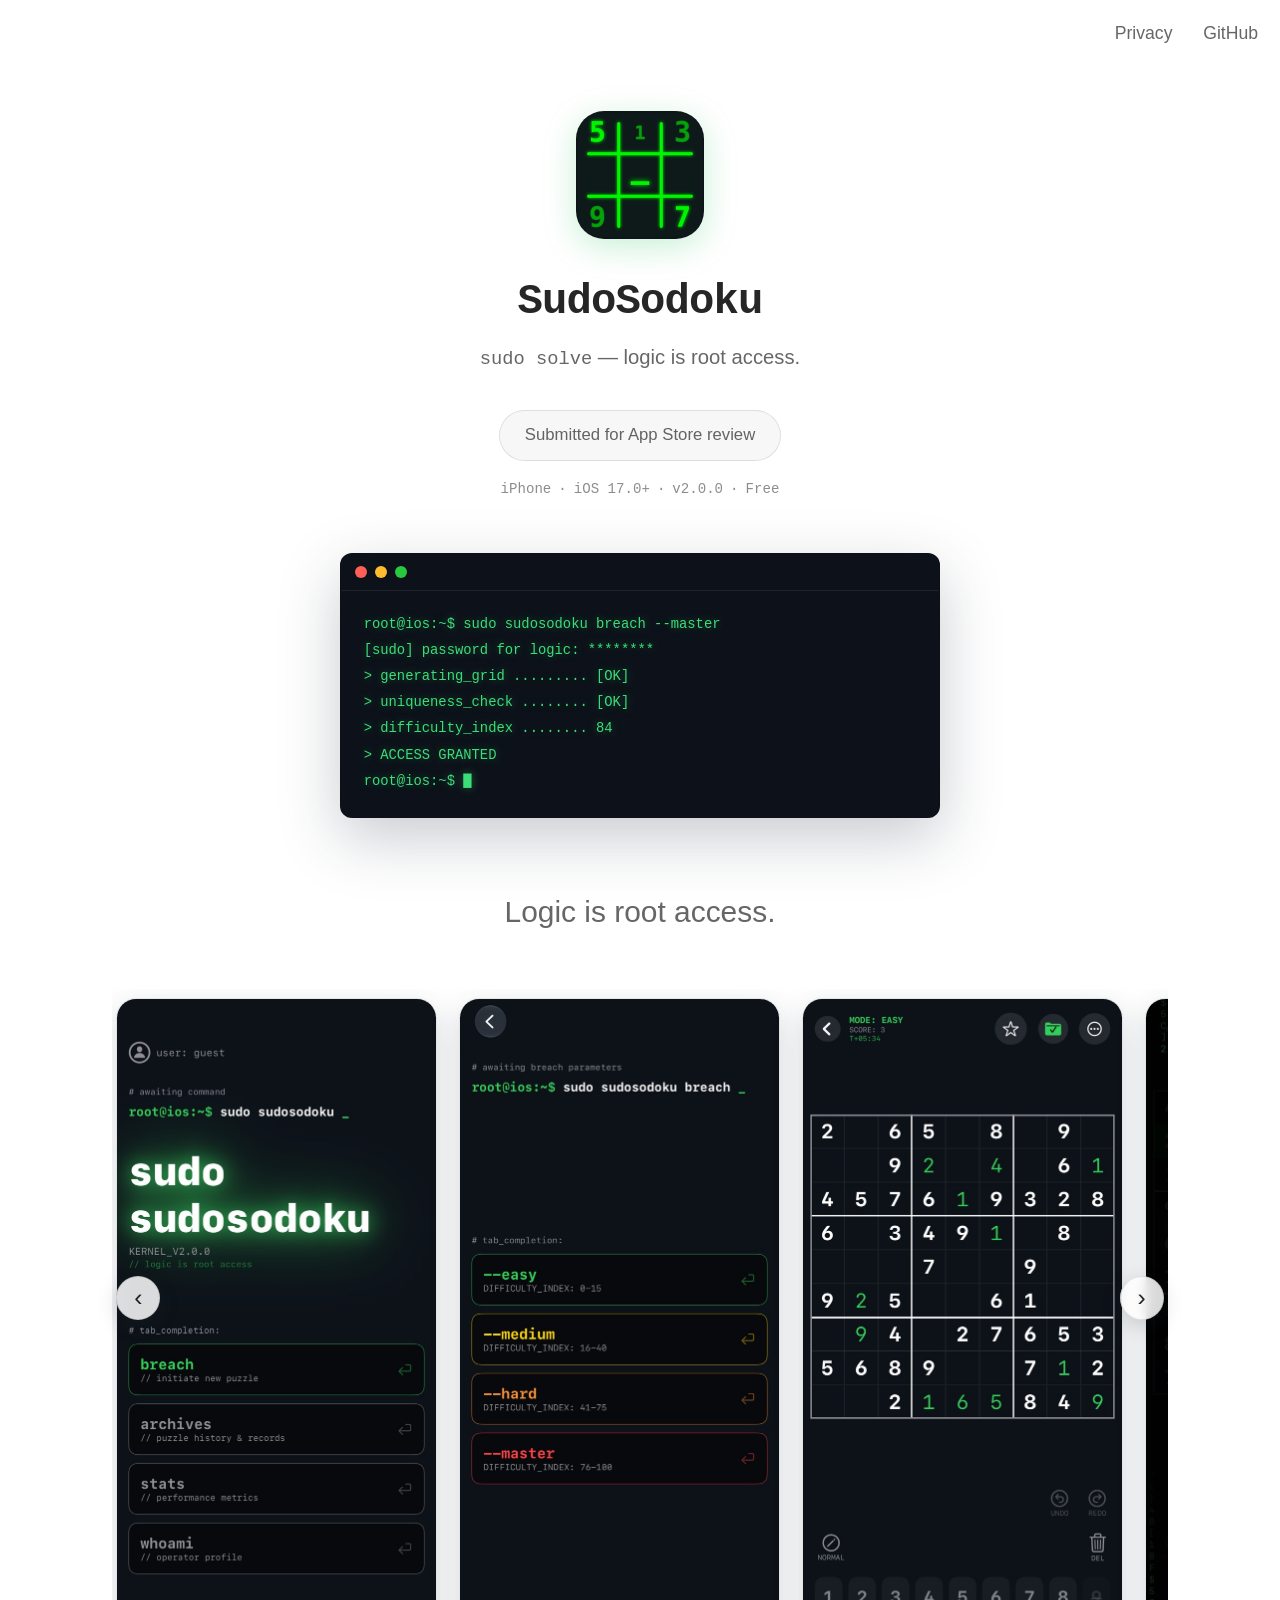
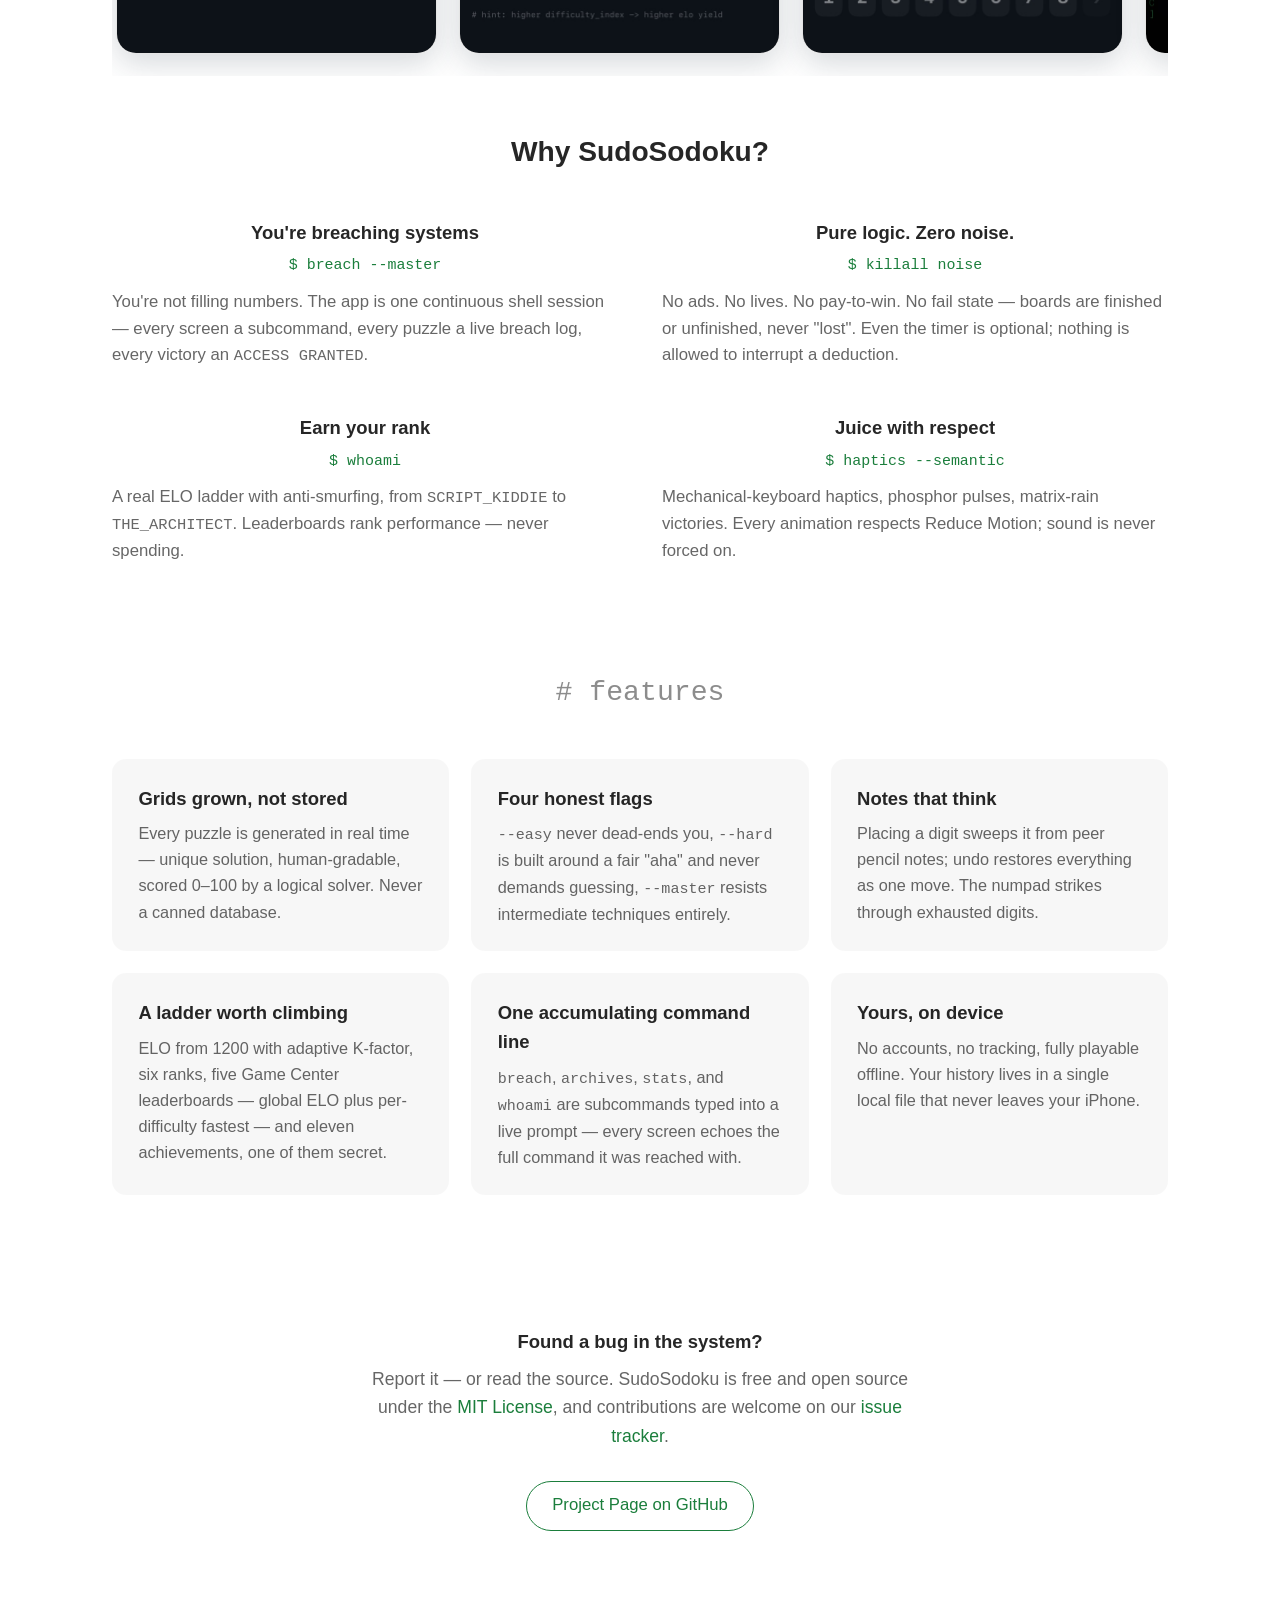
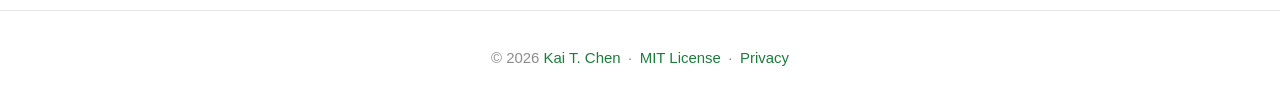
==== commit 1ea8fed0: "Shrink screenshots ~0.85x, add click-to-page arrows Images: clamp(300-375px) -> clamp(255-319px).  A" ====
--- a/index.html
+++ b/index.html
@@ -20,6 +20,7 @@
 	<link rel="icon" href="favicon.png" type="image/png"/>
 	<link rel="apple-touch-icon" href="img/appicon/appicon-256.png"/>
 	<link rel="stylesheet" href="css/main.css"/>
+	<script>document.documentElement.classList.add('js');</script>
 </head>
 
 
@@ -64,14 +65,18 @@
 	<p id="lead">Logic is root access.</p>
 
 	<section id="screenshots" aria-label="App screenshots">
-		<div class="strip">
-			<figure><img src="img/screenshots/01_landing.jpg" width="640" height="1313" alt="[screenshot: landing terminal — root@ios:~$ types sudo sudosodoku, tab completion offers breach, archives, stats, whoami]"/></figure>
-			<figure><img src="img/screenshots/02_breach.jpg" width="640" height="1313" loading="lazy" alt="[screenshot: breach log generating a puzzle — uniqueness check OK, difficulty index]"/></figure>
-			<figure><img src="img/screenshots/06_game.jpg" width="640" height="1313" loading="lazy" alt="[screenshot: in-game board with pencil notes and terminal numpad]"/></figure>
-			<figure><img src="img/screenshots/07_victory.jpg" width="640" height="1313" loading="lazy" alt="[screenshot: victory sequence — matrix rain and ACCESS GRANTED]"/></figure>
-			<figure><img src="img/screenshots/03_archives.jpg" width="640" height="1313" loading="lazy" alt="[screenshot: archives — puzzle history and records]"/></figure>
-			<figure><img src="img/screenshots/04_stats.jpg" width="640" height="1313" loading="lazy" alt="[screenshot: stats — performance metrics]"/></figure>
-			<figure><img src="img/screenshots/05_whoami.jpg" width="640" height="1313" loading="lazy" alt="[screenshot: whoami — operator profile with ELO rating and rank]"/></figure>
+		<div class="carousel">
+			<button type="button" class="scroll-btn scroll-prev" aria-label="Previous screenshot">&lsaquo;</button>
+			<div class="strip">
+				<figure><img src="img/screenshots/01_landing.jpg" width="640" height="1313" alt="[screenshot: landing terminal — root@ios:~$ types sudo sudosodoku, tab completion offers breach, archives, stats, whoami]"/></figure>
+				<figure><img src="img/screenshots/02_breach.jpg" width="640" height="1313" loading="lazy" alt="[screenshot: breach log generating a puzzle — uniqueness check OK, difficulty index]"/></figure>
+				<figure><img src="img/screenshots/06_game.jpg" width="640" height="1313" loading="lazy" alt="[screenshot: in-game board with pencil notes and terminal numpad]"/></figure>
+				<figure><img src="img/screenshots/07_victory.jpg" width="640" height="1313" loading="lazy" alt="[screenshot: victory sequence — matrix rain and ACCESS GRANTED]"/></figure>
+				<figure><img src="img/screenshots/03_archives.jpg" width="640" height="1313" loading="lazy" alt="[screenshot: archives — puzzle history and records]"/></figure>
+				<figure><img src="img/screenshots/04_stats.jpg" width="640" height="1313" loading="lazy" alt="[screenshot: stats — performance metrics]"/></figure>
+				<figure><img src="img/screenshots/05_whoami.jpg" width="640" height="1313" loading="lazy" alt="[screenshot: whoami — operator profile with ELO rating and rank]"/></figure>
+			</div>
+			<button type="button" class="scroll-btn scroll-next" aria-label="Next screenshot">&rsaquo;</button>
 		</div>
 	</section>
 
@@ -153,5 +158,23 @@
 <footer>
 	<p class="copyright">© 2026 <a href="https://kaichen.dev" rel="external">Kai T. Chen</a>&ensp;·&ensp;<a href="https://github.com/SudoSodokuApp/SudoSodoku/blob/main/LICENSE" rel="external">MIT License</a>&ensp;·&ensp;<a href="privacy">Privacy</a></p>
 </footer>
+
+<script>
+(function () {
+	var strip = document.querySelector('#screenshots .strip');
+	var prev = document.querySelector('.scroll-prev');
+	var next = document.querySelector('.scroll-next');
+	if (!strip || !prev || !next) return;
+	function page(direction) {
+		var card = strip.querySelector('figure');
+		if (!card) return;
+		var gap = parseFloat(getComputedStyle(strip).gap) || 0;
+		var amount = card.getBoundingClientRect().width + gap;
+		strip.scrollBy({ left: direction * amount, behavior: 'smooth' });
+	}
+	prev.addEventListener('click', function () { page(-1); });
+	next.addEventListener('click', function () { page(1); });
+})();
+</script>
 </body>
 </html>
--- a/css/main.css
+++ b/css/main.css
@@ -214,11 +214,15 @@
 	padding-block: 2rem 0;
 }
 
+#screenshots .carousel {
+	position: relative;
+	max-width: 60rem;
+	margin-inline: auto;
+}
+
 #screenshots .strip {
 	display: flex;
 	gap: 1.25rem;
-	max-width: 60rem;
-	margin-inline: auto;
 	overflow-x: auto;
 	scroll-snap-type: x mandatory;
 	padding: 0.5rem 0.25rem 1.25rem;
@@ -232,11 +236,51 @@
 
 #screenshots img {
 	display: block;
-	width: clamp(300px, 93vw, 375px);
+	width: clamp(255px, 79vw, 319px);
 	height: auto;
 	border-radius: 20px;
 	border: 1px solid var(--separator);
 	box-shadow: 0 10px 30px light-dark(hsla(216, 33%, 20%, .18), hsla(0, 0%, 0%, .5));
+}
+
+/* click-to-page arrows: JS-only affordance (scroll works fine without JS
+   via touch/trackpad), so they're hidden unless html.js is present */
+.scroll-btn {
+	display: none;
+}
+.js .scroll-btn {
+	display: flex;
+	align-items: center;
+	justify-content: center;
+	position: absolute;
+	top: 45%;
+	transform: translateY(-50%);
+	z-index: 2;
+	width: 2.5rem;
+	height: 2.5rem;
+	border-radius: 50%;
+	border: 1px solid var(--separator);
+	background: light-dark(hsla(0, 0%, 100%, .85), hsla(216, 33%, 14%, .85));
+	color: var(--text);
+	font-size: 1.4rem;
+	line-height: 1;
+	cursor: pointer;
+	box-shadow: 0 6px 20px light-dark(hsla(216, 33%, 20%, .18), hsla(0, 0%, 0%, .4));
+	-webkit-backdrop-filter: blur(6px);
+	backdrop-filter: blur(6px);
+}
+.js .scroll-btn:hover {
+	background: light-dark(white, hsl(216, 33%, 18%));
+}
+.js .scroll-prev { left: 0.25rem; }
+.js .scroll-next { right: 0.25rem; }
+
+@media (max-width: 640px) {
+	.js .scroll-btn {
+		width: 2.1rem;
+		height: 2.1rem;
+		font-size: 1.15rem;
+	}
 }
 
 
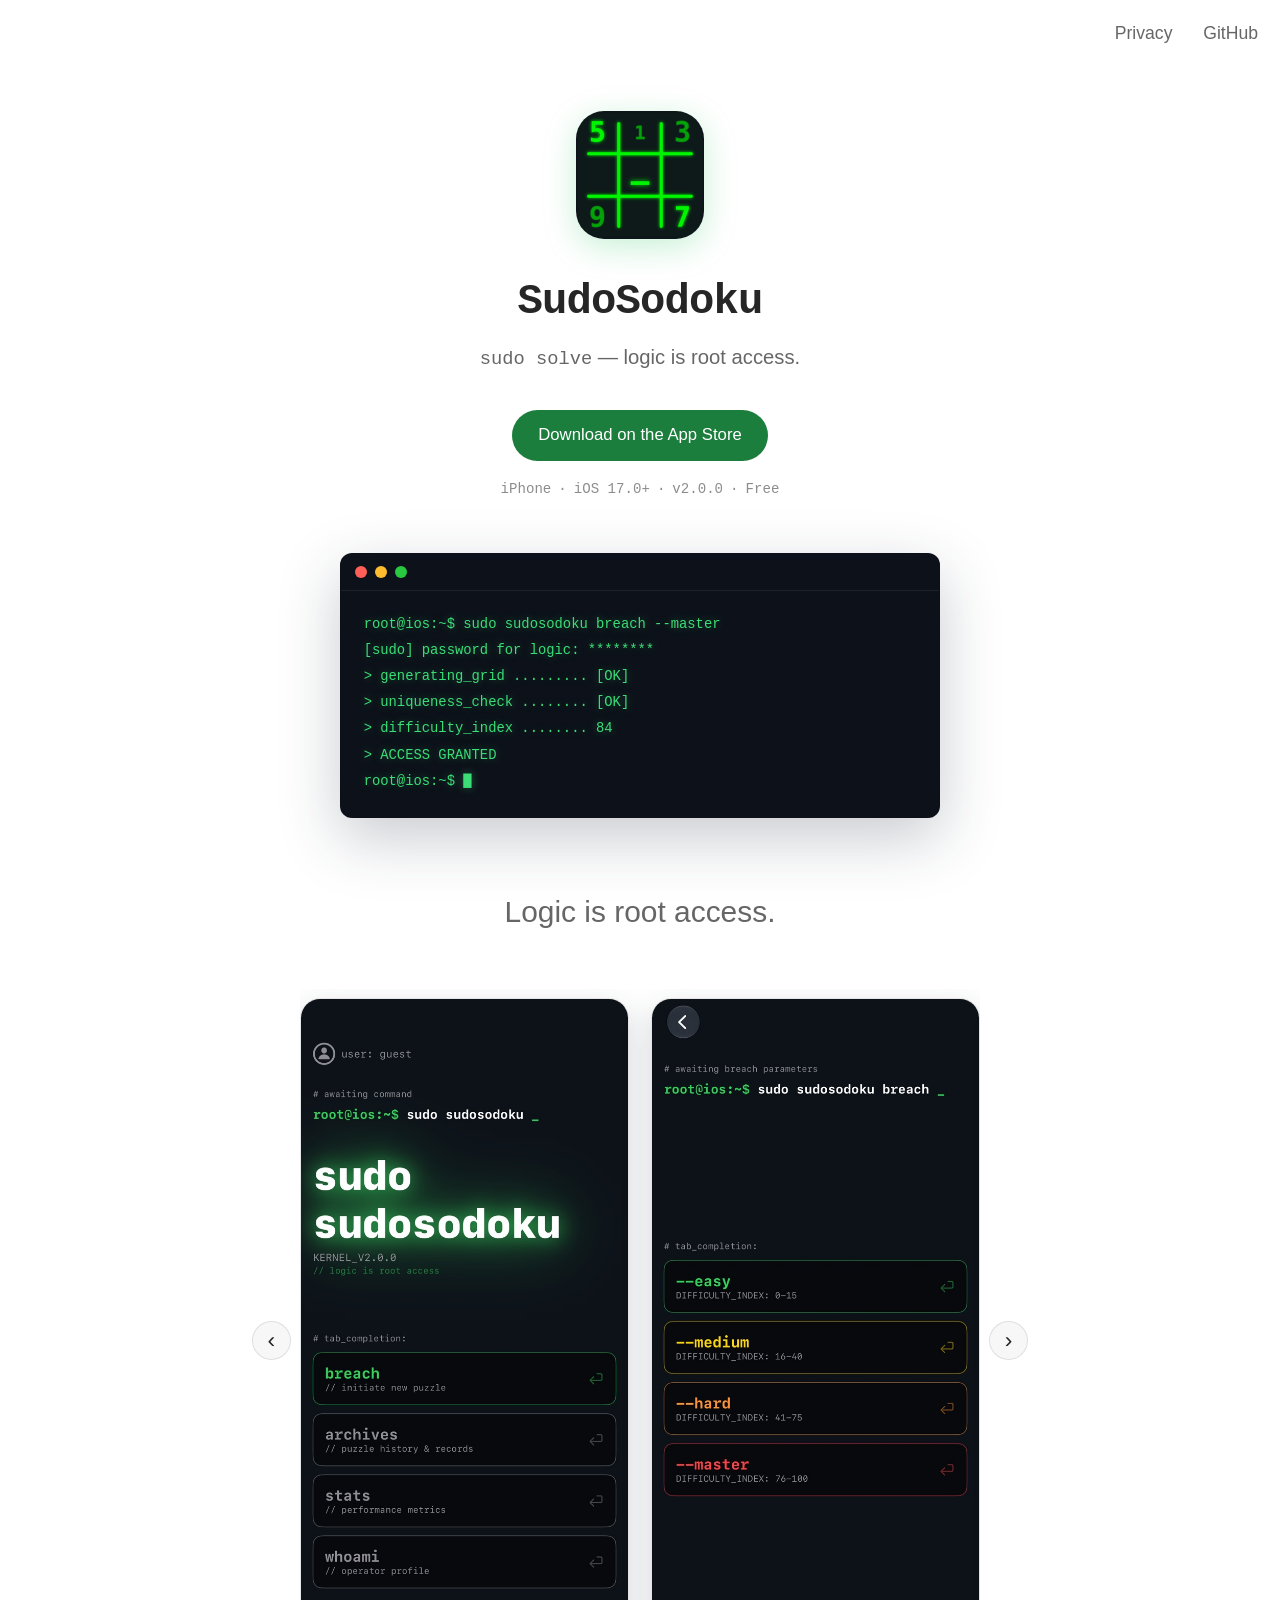
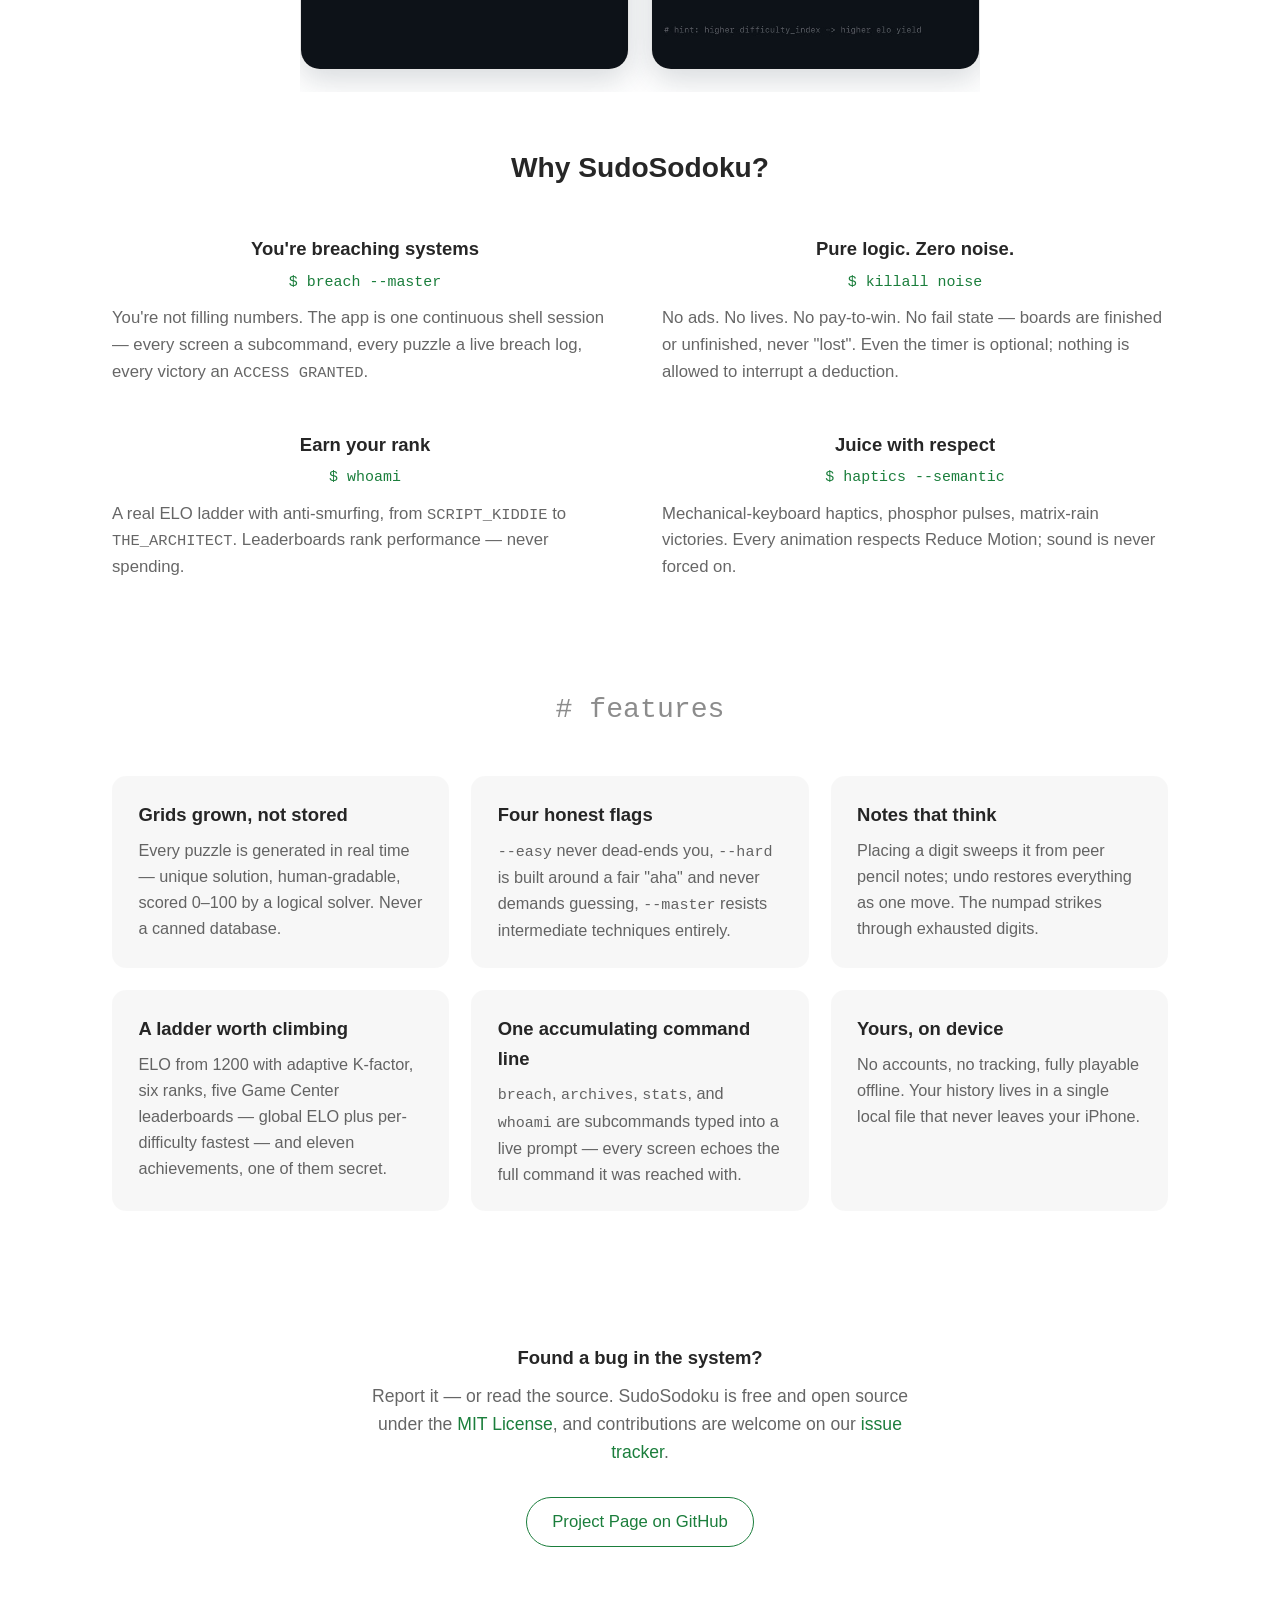
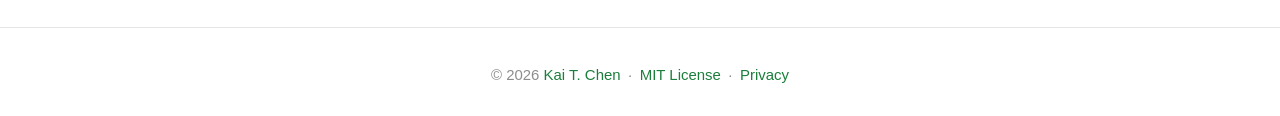
==== commit 2bfaec4c: "Replace review-pending badge with live App Store download link The app is approved and live, so the " ====
--- a/index.html
+++ b/index.html
@@ -43,8 +43,7 @@
 		<p class="tagline"><code>sudo solve</code> — logic is root access.</p>
 
 		<section id="latest">
-			<!-- TODO(app-store-url): replace with the real App Store badge + link on launch day -->
-			<span class="download coming-soon">Submitted for App&nbsp;Store review</span>
+			<a class="download app-store" href="https://apps.apple.com/us/app/sudosodoku/id6779813086" rel="external">Download on the App&nbsp;Store</a>
 			<p class="platform">iPhone&ensp;·&ensp;iOS 17.0+&ensp;·&ensp;v2.0.0&ensp;·&ensp;Free</p>
 		</section>
 	</section>
--- a/css/main.css
+++ b/css/main.css
@@ -127,10 +127,14 @@
 	font-weight: 500;
 }
 
-.coming-soon {
-	color: var(--secondary-text);
-	background: var(--card-background);
-	cursor: default;
+.app-store {
+	color: var(--background);
+	background: var(--accent);
+	border-color: transparent;
+}
+.app-store:hover {
+	text-decoration: none;
+	opacity: 0.85;
 }
 
 .platform {
@@ -214,15 +218,17 @@
 	padding-block: 2rem 0;
 }
 
+/* mobile (<=640px): the original free-scrolling strip, no arrows —
+   touch/trackpad drag is the only (and simplest) interaction here. */
 #screenshots .carousel {
-	position: relative;
-	max-width: 60rem;
-	margin-inline: auto;
+	display: block;
 }
 
 #screenshots .strip {
 	display: flex;
 	gap: 1.25rem;
+	max-width: 60rem;
+	margin-inline: auto;
 	overflow-x: auto;
 	scroll-snap-type: x mandatory;
 	padding: 0.5rem 0.25rem 1.25rem;
@@ -236,50 +242,70 @@
 
 #screenshots img {
 	display: block;
-	width: clamp(255px, 79vw, 319px);
+	box-sizing: border-box;
+	width: clamp(200px, 62vw, 250px);
 	height: auto;
 	border-radius: 20px;
 	border: 1px solid var(--separator);
 	box-shadow: 0 10px 30px light-dark(hsla(216, 33%, 20%, .18), hsla(0, 0%, 0%, .5));
 }
 
-/* click-to-page arrows: JS-only affordance (scroll works fine without JS
-   via touch/trackpad), so they're hidden unless html.js is present */
 .scroll-btn {
 	display: none;
 }
-.js .scroll-btn {
-	display: flex;
-	align-items: center;
-	justify-content: center;
-	position: absolute;
-	top: 45%;
-	transform: translateY(-50%);
-	z-index: 2;
-	width: 2.5rem;
-	height: 2.5rem;
-	border-radius: 50%;
-	border: 1px solid var(--separator);
-	background: light-dark(hsla(0, 0%, 100%, .85), hsla(216, 33%, 14%, .85));
-	color: var(--text);
-	font-size: 1.4rem;
-	line-height: 1;
-	cursor: pointer;
-	box-shadow: 0 6px 20px light-dark(hsla(216, 33%, 20%, .18), hsla(0, 0%, 0%, .4));
-	-webkit-backdrop-filter: blur(6px);
-	backdrop-filter: blur(6px);
-}
-.js .scroll-btn:hover {
-	background: light-dark(white, hsl(216, 33%, 18%));
-}
-.js .scroll-prev { left: 0.25rem; }
-.js .scroll-next { right: 0.25rem; }
-
-@media (max-width: 640px) {
+
+/* desktop/tablet (>640px): exactly two screenshots visible, paged one
+   at a time via click-to-page arrows (JS-only affordance — hidden
+   unless html.js is present; scroll still works fine without JS via
+   trackpad/mouse-wheel drag). Strip width is the source of truth:
+   figure width is derived from it so two cards + one gap always fill
+   it exactly, with no peek of a third. */
+@media (min-width: 641px) {
+	#screenshots .carousel {
+		display: flex;
+		align-items: center;
+		gap: 0.5rem;
+		width: fit-content;
+		max-width: 100%;
+		margin-inline: auto;
+	}
+
+	#screenshots .strip {
+		--gap: 1.25rem;
+		flex: none;
+		width: min(680px, calc(100vw - 7.5rem));
+		max-width: none;
+		margin-inline: 0;
+		gap: var(--gap);
+		padding: 0.5rem 0 1.25rem;
+	}
+
+	#screenshots figure {
+		width: calc((100% - var(--gap)) / 2);
+		scroll-snap-align: start;
+	}
+
+	#screenshots img {
+		width: 100%;
+	}
+
 	.js .scroll-btn {
-		width: 2.1rem;
-		height: 2.1rem;
-		font-size: 1.15rem;
+		flex: none;
+		display: flex;
+		align-items: center;
+		justify-content: center;
+		width: 2.25rem;
+		height: 2.25rem;
+		border-radius: 50%;
+		border: 1px solid var(--separator);
+		background: var(--card-background);
+		color: var(--text);
+		font-size: 1.3rem;
+		line-height: 1;
+		cursor: pointer;
+	}
+	.js .scroll-btn:hover {
+		background: light-dark(hsla(0, 0%, 0%, .06), hsla(0, 0%, 100%, .12));
 	}
 }
 
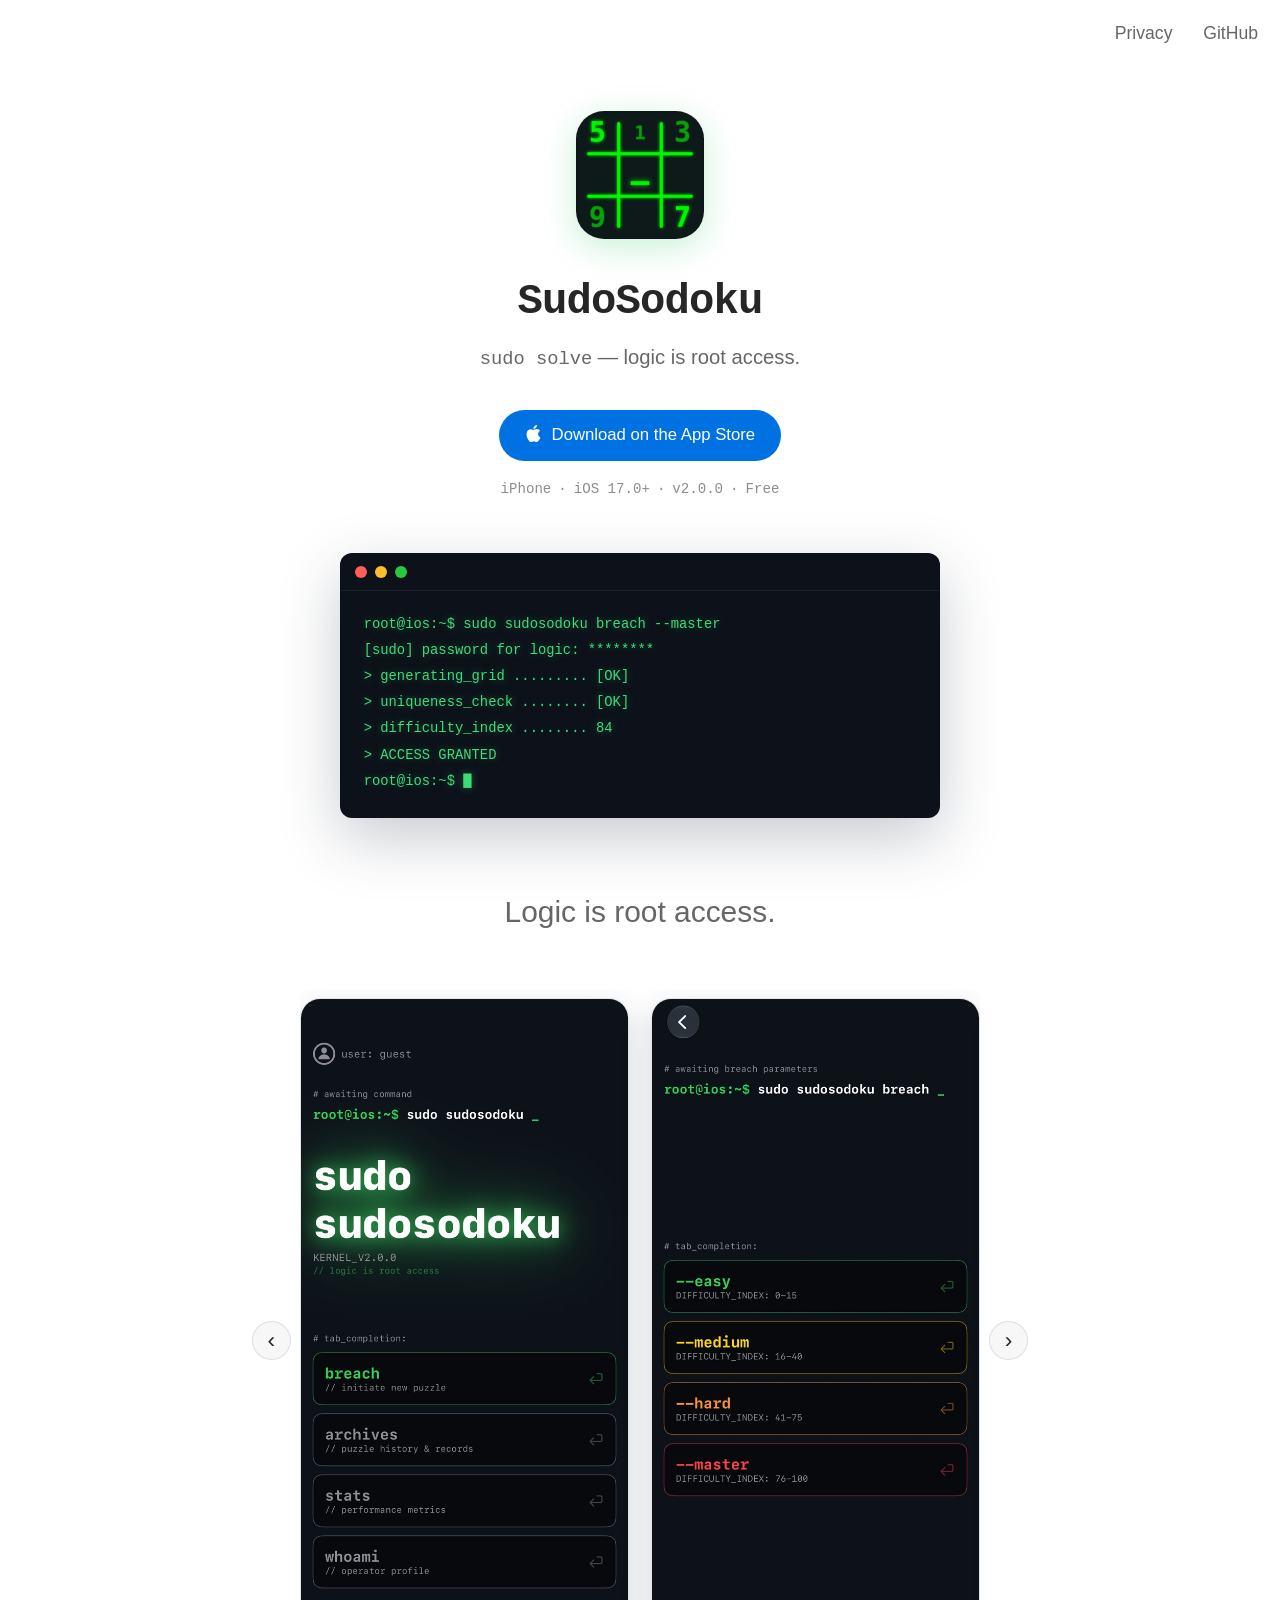
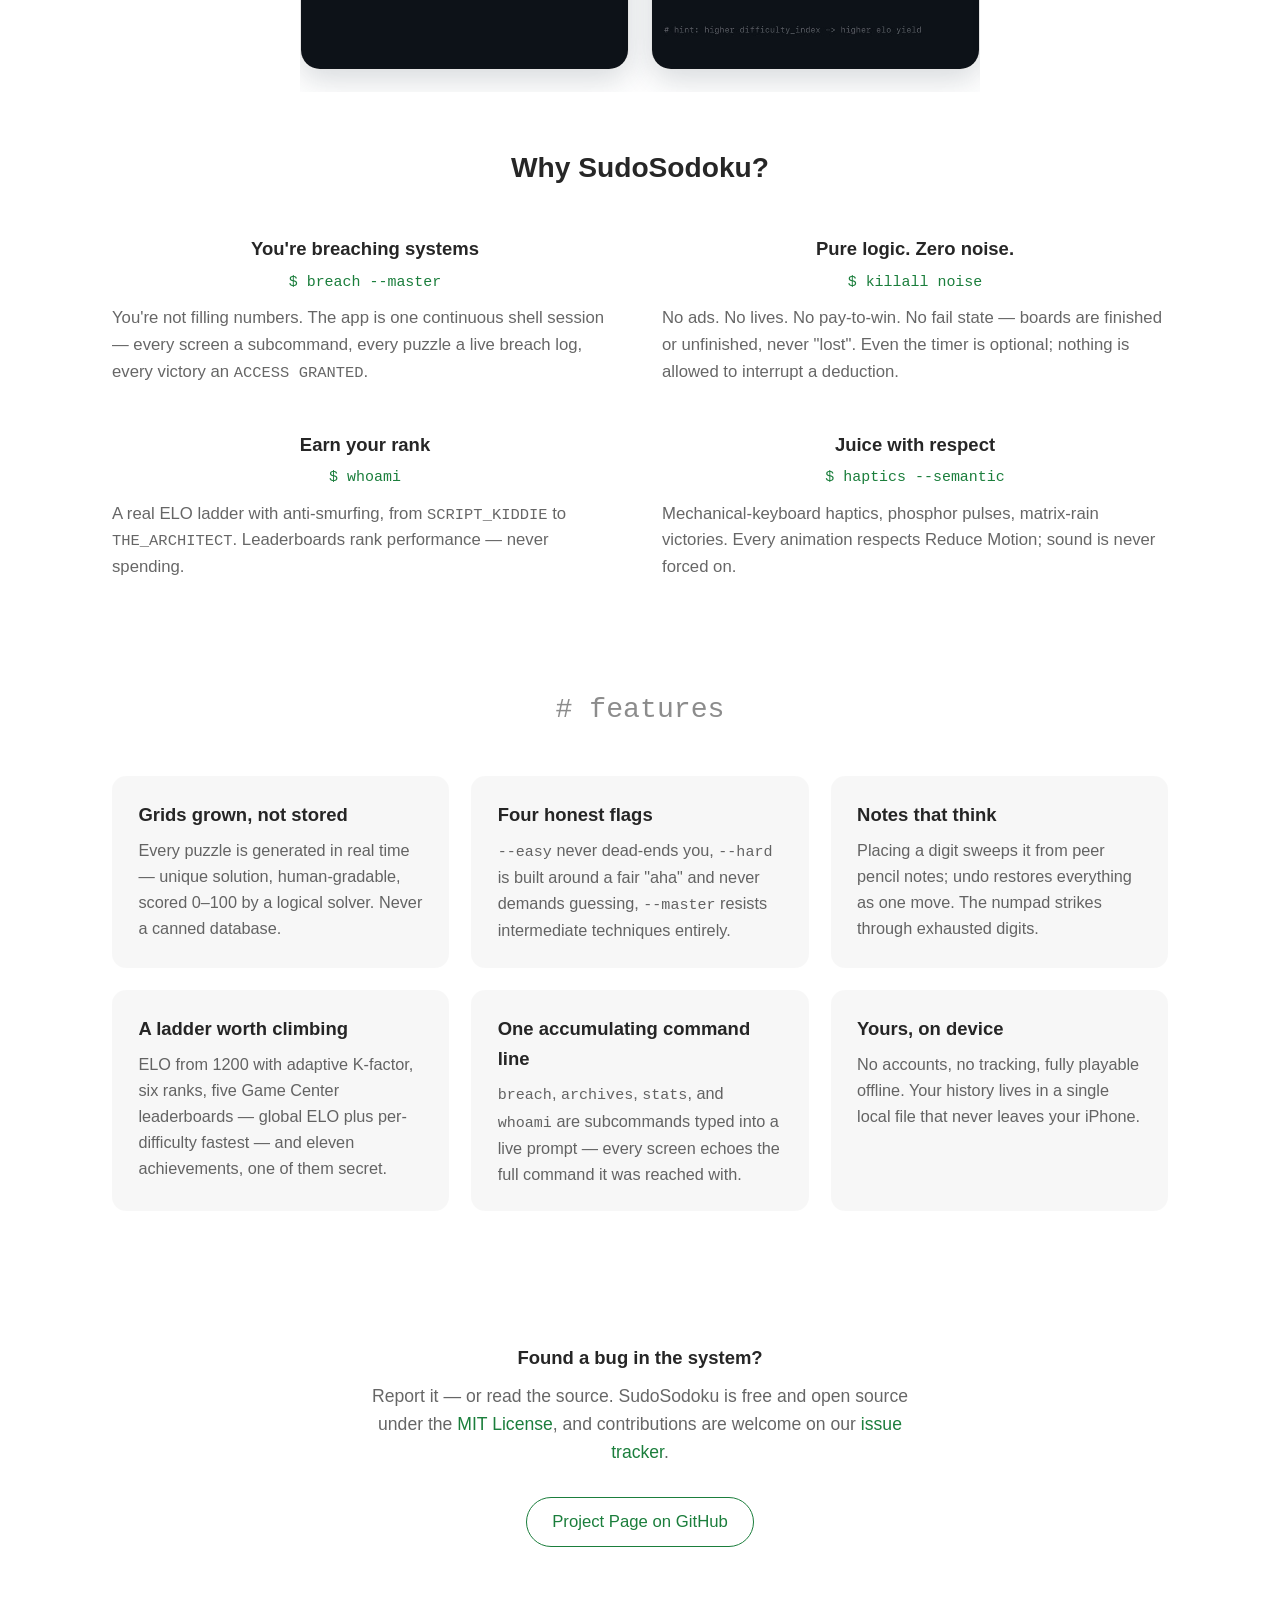
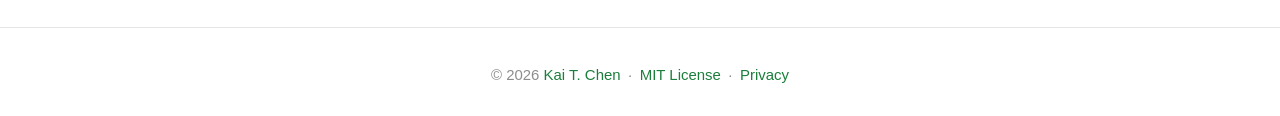
==== commit 174dac55: "Style the download button as an Apple-blue App Store pill Swap the phosphor-green fill for Apple blu" ====
--- a/index.html
+++ b/index.html
@@ -43,7 +43,10 @@
 		<p class="tagline"><code>sudo solve</code> — logic is root access.</p>
 
 		<section id="latest">
-			<a class="download app-store" href="https://apps.apple.com/us/app/sudosodoku/id6779813086" rel="external">Download on the App&nbsp;Store</a>
+			<a class="download app-store" href="https://apps.apple.com/us/app/sudosodoku/id6779813086" rel="external">
+				<svg width="17" height="17" viewBox="0 0 16 16" fill="currentColor" aria-hidden="true"><path d="M11.182.008C11.148-.03 9.923.023 8.857 1.18c-1.066 1.156-.902 2.482-.878 2.516.024.034 1.52.087 2.475-1.258.955-1.345.762-2.391.728-2.43m3.314 11.733c-.048-.096-2.325-1.234-2.113-3.422s1.675-2.789 1.698-2.854c.023-.065-.597-.79-1.254-1.157a3.7 3.7 0 0 0-1.563-.434c-.108-.003-.483-.095-1.254.116-.508.139-1.653.589-1.968.607-.316.018-1.256-.522-2.267-.665-.647-.125-1.333.131-1.824.328-.49.196-1.422.754-2.074 2.237-.652 1.482-.311 3.83-.067 4.56s.625 1.924 1.273 2.796c.576.984 1.34 1.667 1.659 1.899s1.219.386 1.843.067c.502-.308 1.408-.485 1.766-.472.357.013 1.061.154 1.782.539.571.197 1.111.115 1.652-.105.541-.221 1.324-1.059 2.238-2.758.347-.79.505-1.217.473-1.282"/></svg>
+				Download on the App&nbsp;Store
+			</a>
 			<p class="platform">iPhone&ensp;·&ensp;iOS 17.0+&ensp;·&ensp;v2.0.0&ensp;·&ensp;Free</p>
 		</section>
 	</section>
--- a/css/main.css
+++ b/css/main.css
@@ -128,13 +128,17 @@
 }
 
 .app-store {
-	color: var(--background);
-	background: var(--accent);
+	color: white;
+	background: light-dark(#0071E3, #0A84FF); /* Apple blue: apple.com light / iOS system dark */
 	border-color: transparent;
 }
 .app-store:hover {
 	text-decoration: none;
-	opacity: 0.85;
+	background: light-dark(#0077ED, #3395FF);
+}
+.app-store svg {
+	vertical-align: -0.14em;
+	margin-inline-end: 0.3em;
 }
 
 .platform {
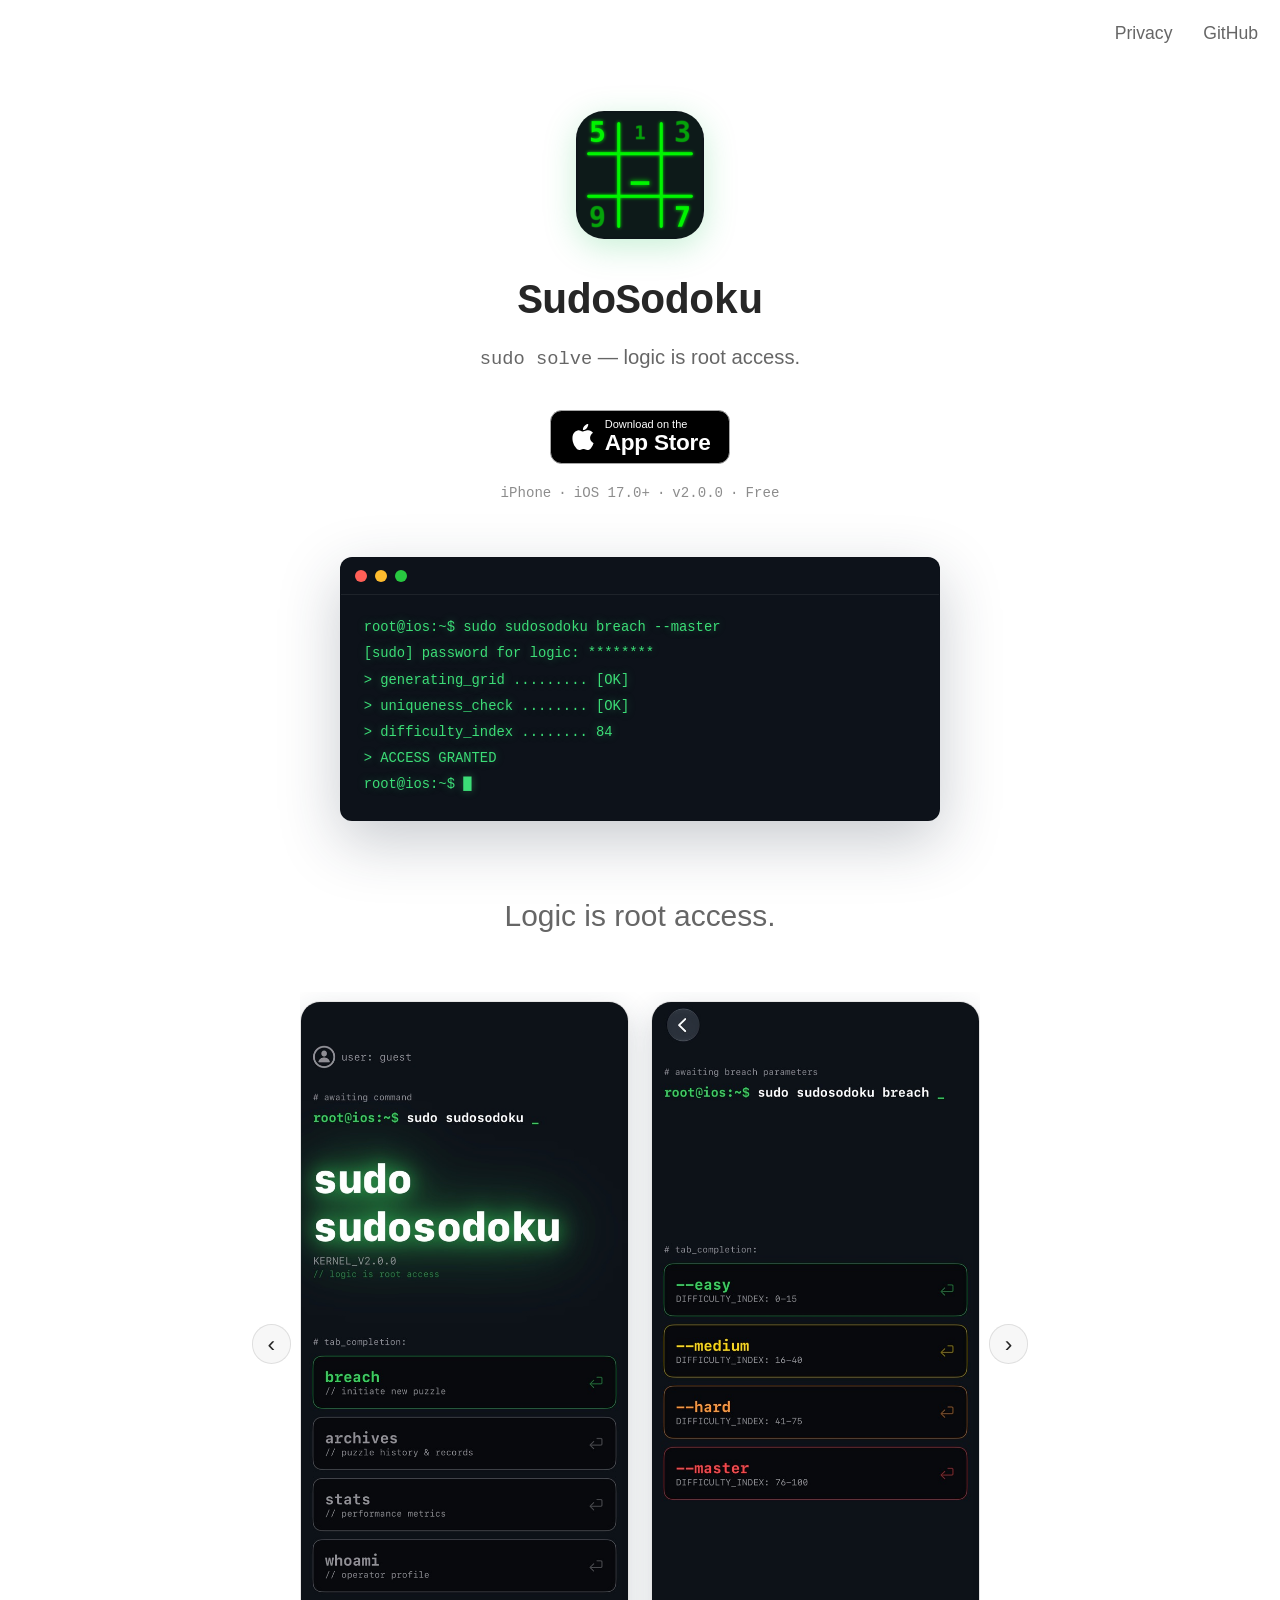
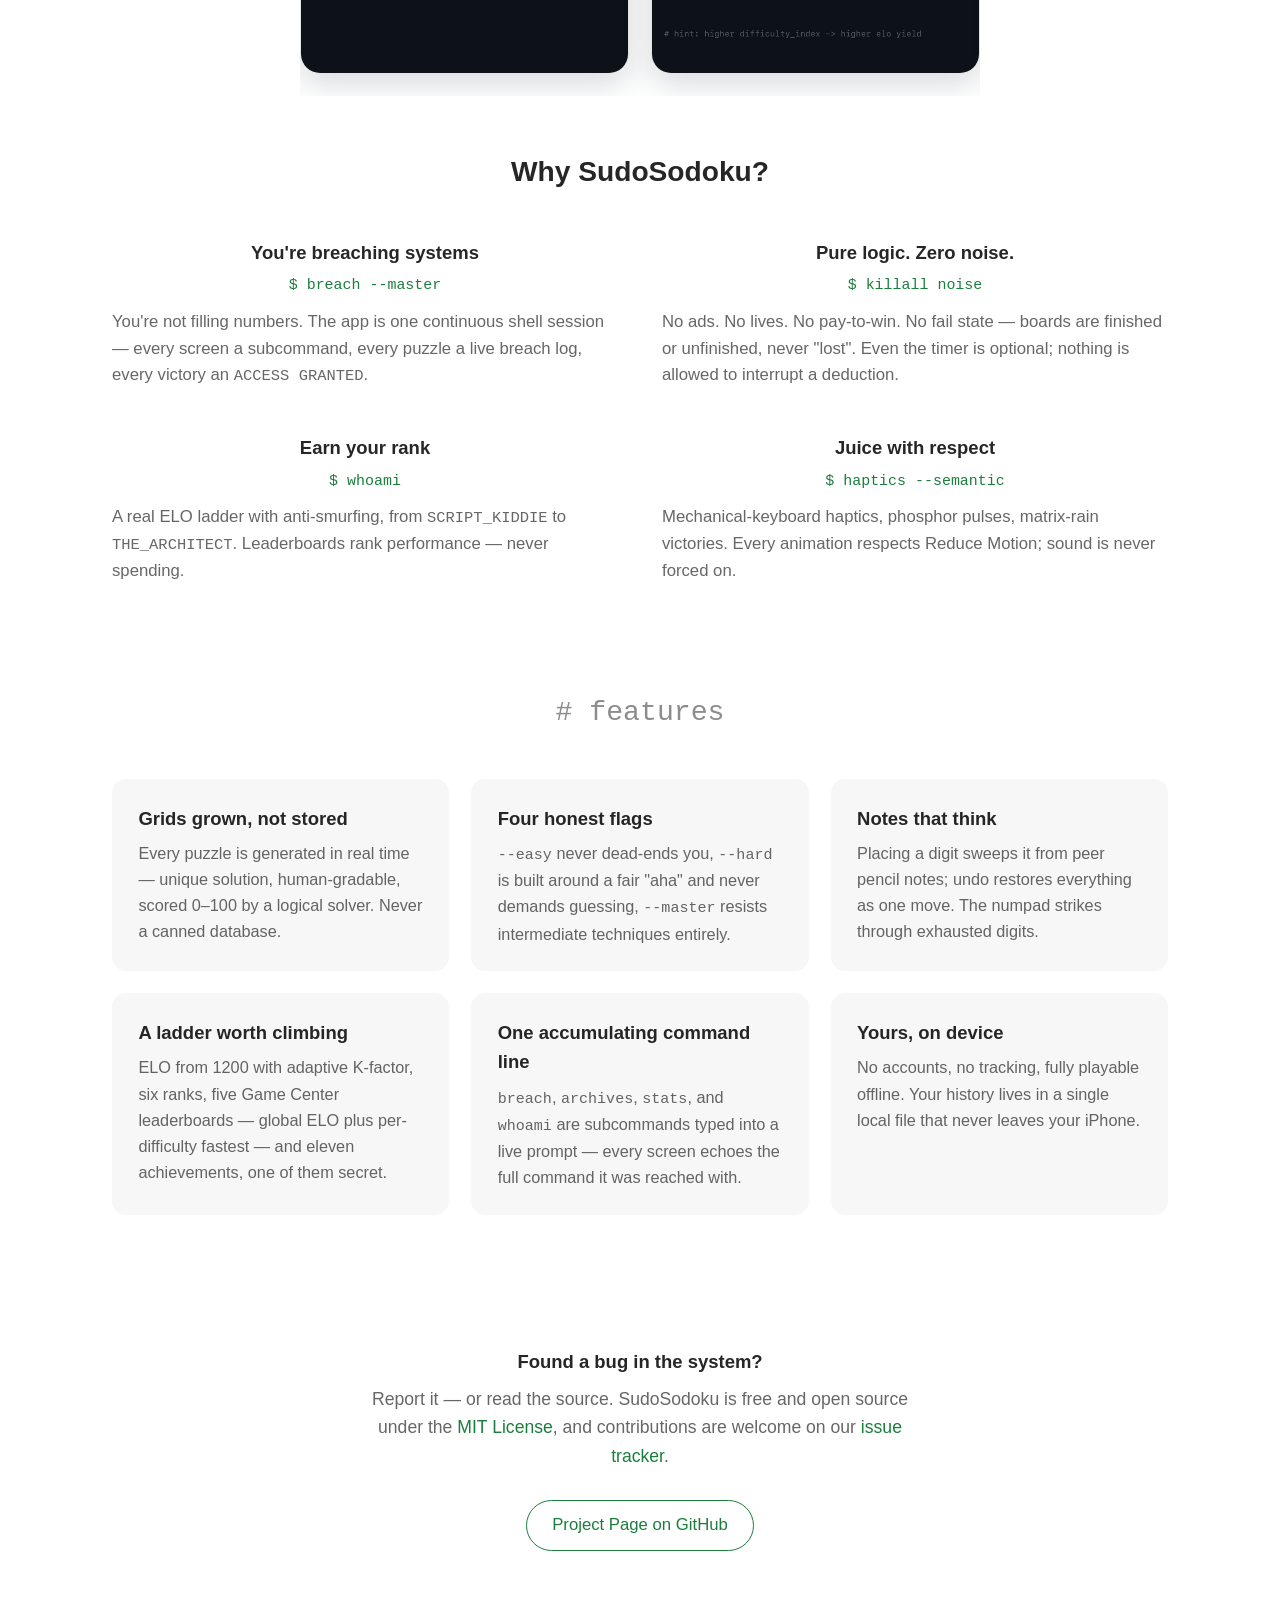
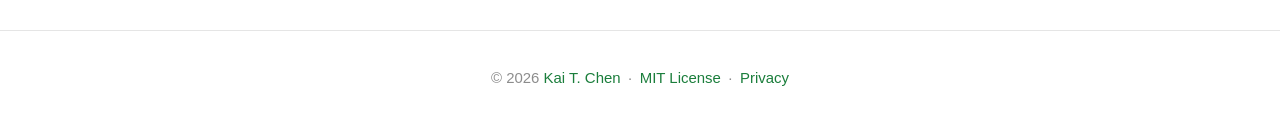
==== commit dd05c5ae: "Redraw the download button as the official App Store badge Replace the blue pill with the standard A" ====
--- a/index.html
+++ b/index.html
@@ -43,9 +43,9 @@
 		<p class="tagline"><code>sudo solve</code> — logic is root access.</p>
 
 		<section id="latest">
-			<a class="download app-store" href="https://apps.apple.com/us/app/sudosodoku/id6779813086" rel="external">
-				<svg width="17" height="17" viewBox="0 0 16 16" fill="currentColor" aria-hidden="true"><path d="M11.182.008C11.148-.03 9.923.023 8.857 1.18c-1.066 1.156-.902 2.482-.878 2.516.024.034 1.52.087 2.475-1.258.955-1.345.762-2.391.728-2.43m3.314 11.733c-.048-.096-2.325-1.234-2.113-3.422s1.675-2.789 1.698-2.854c.023-.065-.597-.79-1.254-1.157a3.7 3.7 0 0 0-1.563-.434c-.108-.003-.483-.095-1.254.116-.508.139-1.653.589-1.968.607-.316.018-1.256-.522-2.267-.665-.647-.125-1.333.131-1.824.328-.49.196-1.422.754-2.074 2.237-.652 1.482-.311 3.83-.067 4.56s.625 1.924 1.273 2.796c.576.984 1.34 1.667 1.659 1.899s1.219.386 1.843.067c.502-.308 1.408-.485 1.766-.472.357.013 1.061.154 1.782.539.571.197 1.111.115 1.652-.105.541-.221 1.324-1.059 2.238-2.758.347-.79.505-1.217.473-1.282"/></svg>
-				Download on the App&nbsp;Store
+			<a class="app-store" href="https://apps.apple.com/us/app/sudosodoku/id6779813086" rel="external">
+				<svg width="26" height="26" viewBox="0 0 16 16" fill="currentColor" aria-hidden="true"><path d="M11.182.008C11.148-.03 9.923.023 8.857 1.18c-1.066 1.156-.902 2.482-.878 2.516.024.034 1.52.087 2.475-1.258.955-1.345.762-2.391.728-2.43m3.314 11.733c-.048-.096-2.325-1.234-2.113-3.422s1.675-2.789 1.698-2.854c.023-.065-.597-.79-1.254-1.157a3.7 3.7 0 0 0-1.563-.434c-.108-.003-.483-.095-1.254.116-.508.139-1.653.589-1.968.607-.316.018-1.256-.522-2.267-.665-.647-.125-1.333.131-1.824.328-.49.196-1.422.754-2.074 2.237-.652 1.482-.311 3.83-.067 4.56s.625 1.924 1.273 2.796c.576.984 1.34 1.667 1.659 1.899s1.219.386 1.843.067c.502-.308 1.408-.485 1.766-.472.357.013 1.061.154 1.782.539.571.197 1.111.115 1.652-.105.541-.221 1.324-1.059 2.238-2.758.347-.79.505-1.217.473-1.282"/></svg>
+				<span><small>Download on the</small><strong>App&nbsp;Store</strong></span>
 			</a>
 			<p class="platform">iPhone&ensp;·&ensp;iOS 17.0+&ensp;·&ensp;v2.0.0&ensp;·&ensp;Free</p>
 		</section>
--- a/css/main.css
+++ b/css/main.css
@@ -118,27 +118,39 @@
 	margin-block-start: 2rem;
 }
 
-.download {
-	display: inline-block;
-	padding: 0.65em 1.5em;
-	border: 1px solid var(--separator);
-	border-radius: 2em;
+/* Apple App Store badge, drawn to match the official artwork:
+   always black, white text, thin gray keyline. */
+.app-store {
+	display: inline-flex;
+	align-items: center;
+	gap: 0.55em;
+	padding: 0.4em 1.1em;
+	color: white;
+	background: black;
+	border: 1px solid #a6a6a6;
+	border-radius: 0.7em;
+	text-align: left;
 	font-size: 0.95rem;
-	font-weight: 500;
-}
-
-.app-store {
-	color: white;
-	background: light-dark(#0071E3, #0A84FF); /* Apple blue: apple.com light / iOS system dark */
-	border-color: transparent;
 }
 .app-store:hover {
 	text-decoration: none;
-	background: light-dark(#0077ED, #3395FF);
 }
 .app-store svg {
-	vertical-align: -0.14em;
-	margin-inline-end: 0.3em;
+	flex: none;
+}
+.app-store span {
+	display: block;
+	line-height: 1.15;
+}
+.app-store small {
+	display: block;
+	font-size: 0.66em;
+	font-weight: 400;
+}
+.app-store strong {
+	font-size: 1.35em;
+	font-weight: 600;
+	letter-spacing: -0.01em;
 }
 
 .platform {
